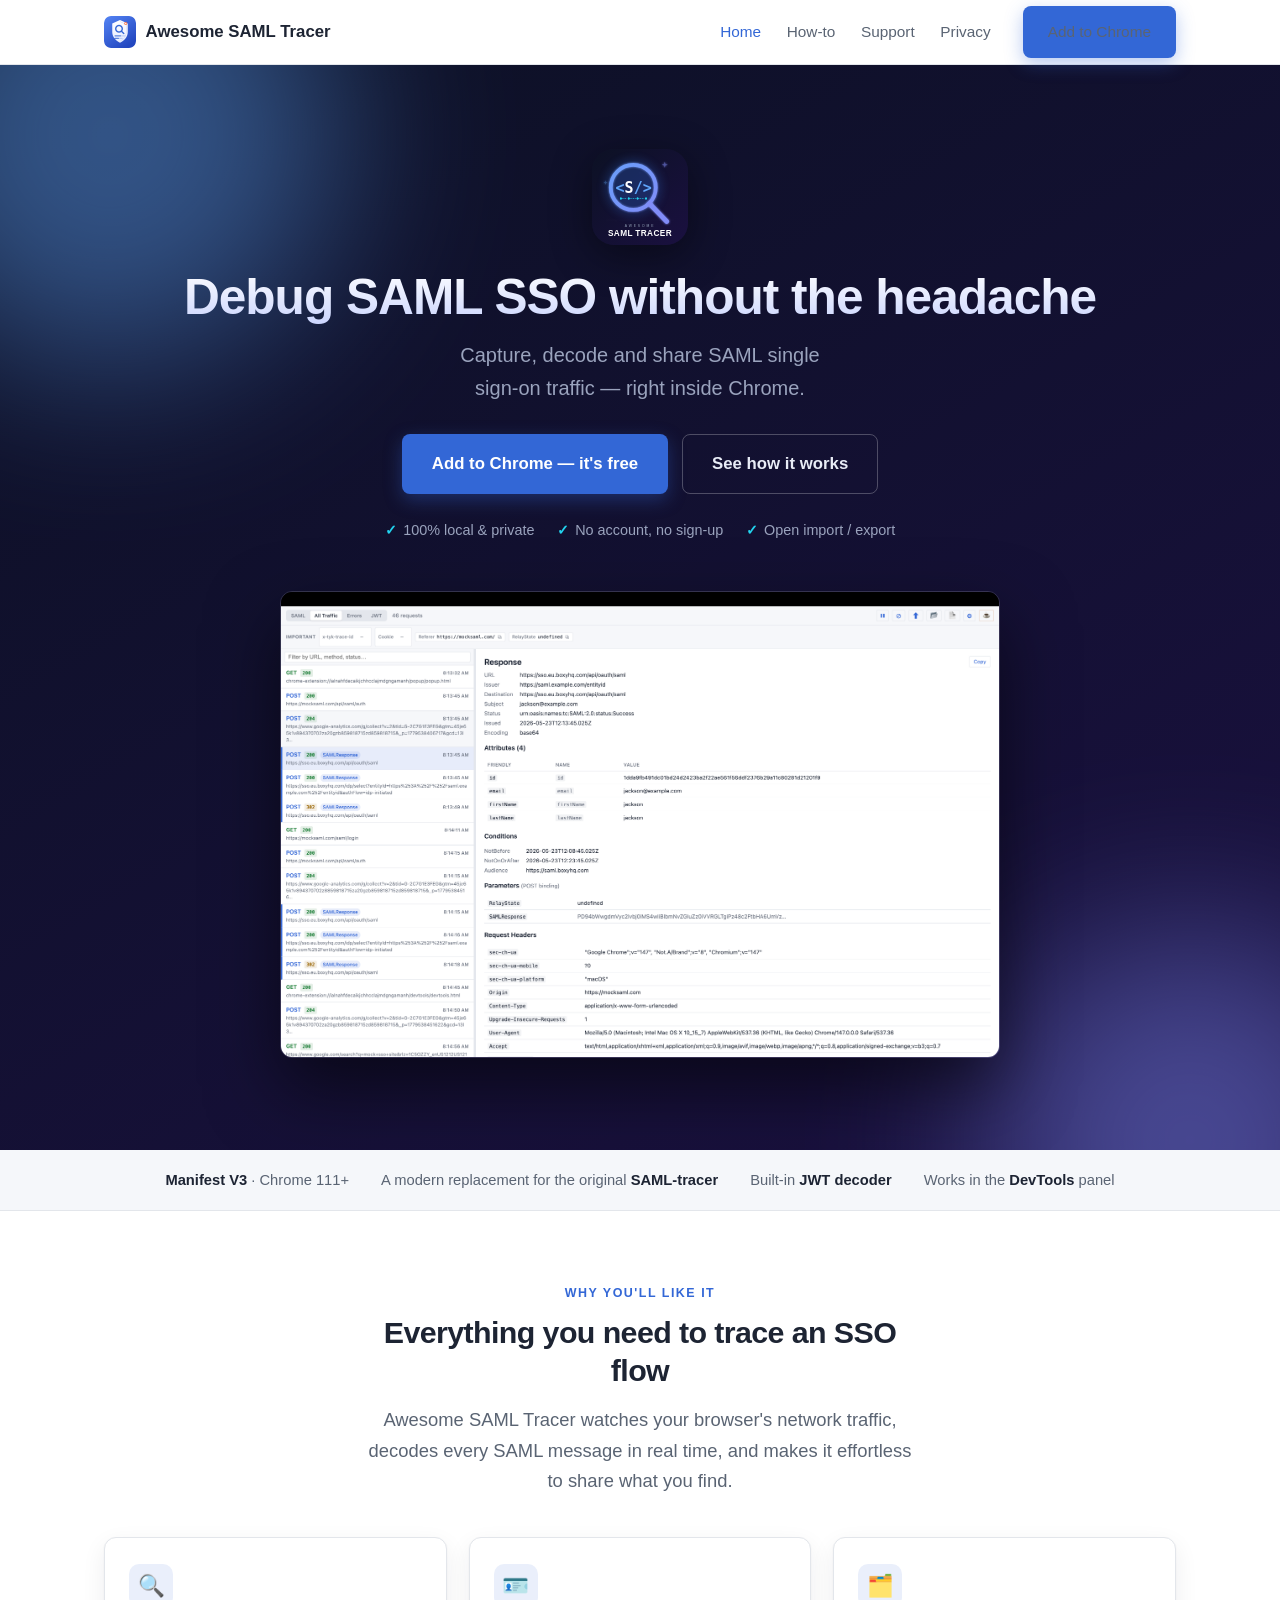
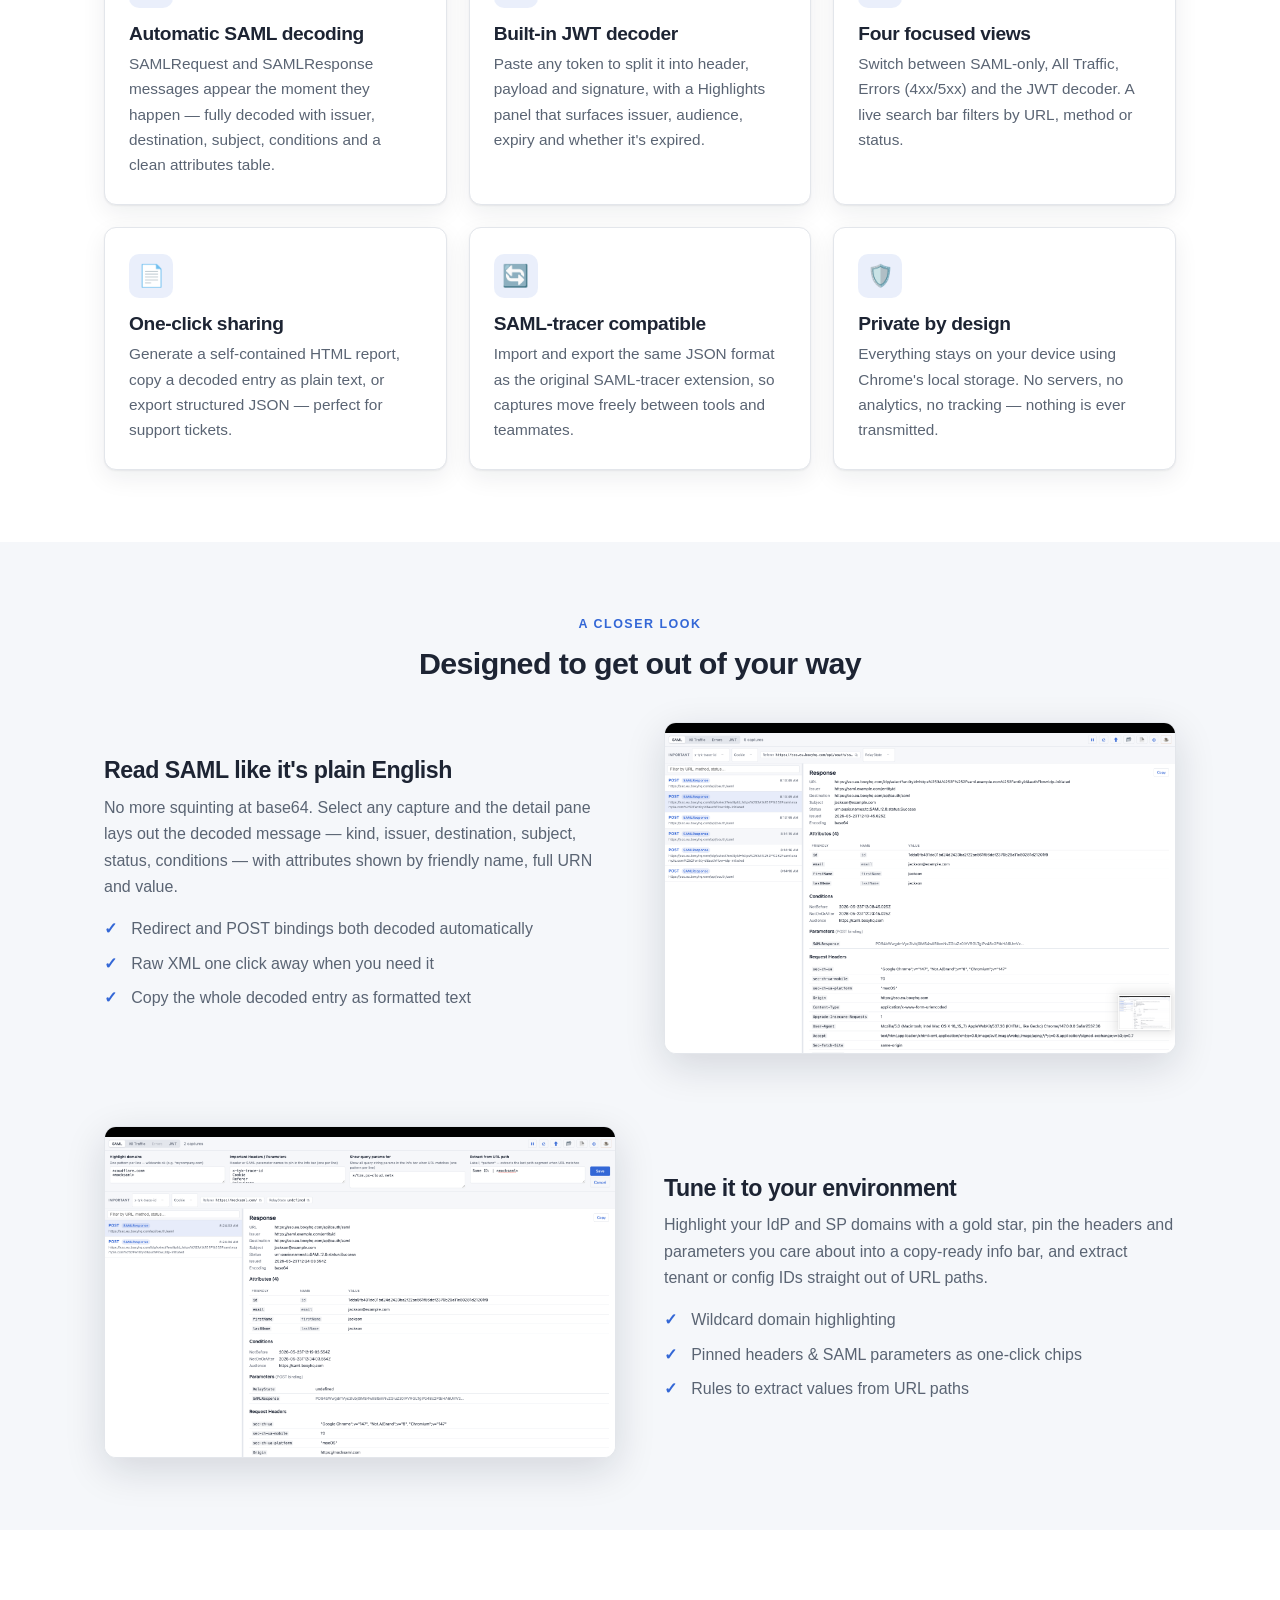
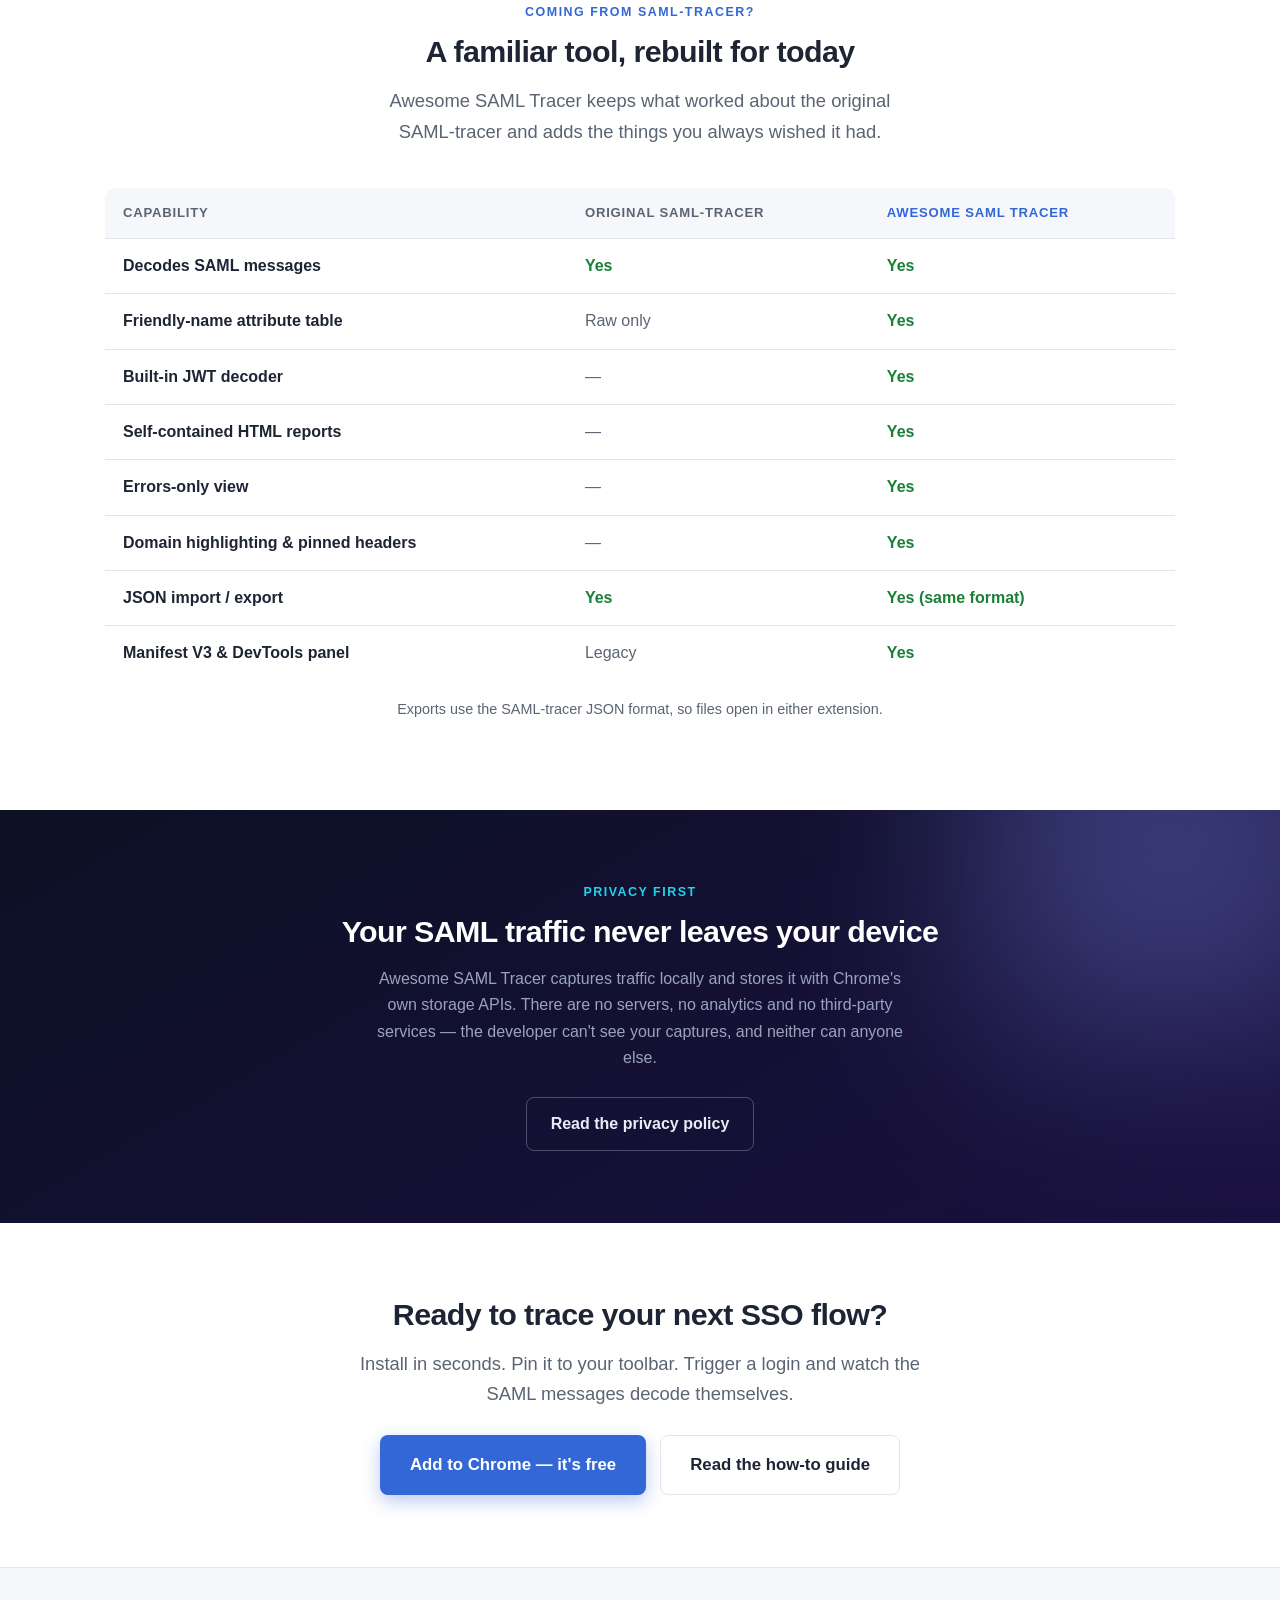
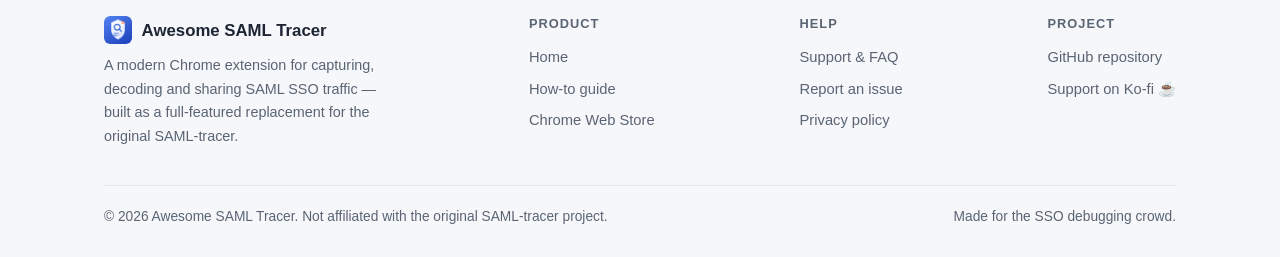
==== awesome-saml-tracer-web/index.html @ a8a4067c "Initial commit — Awesome SAML Tracer website Static marketing and support site with landing page, ho" ====
<!doctype html>
<html lang="en">
<head>
  <meta charset="utf-8">
  <meta name="viewport" content="width=device-width, initial-scale=1">
  <title>Awesome SAML Tracer — Capture, decode &amp; share SAML SSO traffic</title>
  <meta name="description" content="A modern Chrome extension for capturing, decoding and sharing SAML SSO traffic. Clean attribute display, a built-in JWT decoder, one-click HTML reports, and SAML-tracer import/export — all 100% local and private.">
  <link rel="icon" type="image/svg+xml" href="assets/favicon.svg">
  <link rel="stylesheet" href="css/styles.css">
  <meta property="og:title" content="Awesome SAML Tracer">
  <meta property="og:description" content="Capture, decode and share SAML SSO traffic — a modern, privacy-first Chrome extension.">
  <meta property="og:type" content="website">
  <meta property="og:image" content="assets/icon-128.png">
</head>
<body>

  <!-- ===== Header ===== -->
  <header class="site-header">
    <div class="container">
      <nav class="nav">
        <a class="brand" href="index.html">
          <img src="assets/icon-128.png" alt="">
          <span>Awesome SAML Tracer</span>
        </a>
        <button class="nav-toggle" aria-label="Toggle menu" aria-expanded="false">☰</button>
        <div class="nav-links">
          <a href="index.html" class="active">Home</a>
          <a href="how-to.html">How-to</a>
          <a href="support.html">Support</a>
          <a href="privacy.html">Privacy</a>
          <a class="btn btn-primary nav-cta" href="https://chromewebstore.google.com/detail/pilkjgooejhajccieiebbihilnclbpej" target="_blank" rel="noopener">Add to Chrome</a>
        </div>
      </nav>
    </div>
  </header>

  <!-- ===== Hero ===== -->
  <section class="hero">
    <div class="container">
      <img class="hero-logo" src="assets/logo.svg" alt="Awesome SAML Tracer logo">
      <h1>Debug SAML SSO without the headache</h1>
      <p class="hero-tagline">Capture, decode and share SAML single sign-on traffic — right inside Chrome.</p>
      <div class="hero-actions">
        <a class="btn btn-primary btn-lg" href="https://chromewebstore.google.com/detail/pilkjgooejhajccieiebbihilnclbpej" target="_blank" rel="noopener">Add to Chrome — it's free</a>
        <a class="btn btn-secondary btn-lg btn-on-dark" href="how-to.html">See how it works</a>
      </div>
      <div class="hero-meta">
        <span><span class="tick">✓</span> 100% local &amp; private</span>
        <span><span class="tick">✓</span> No account, no sign-up</span>
        <span><span class="tick">✓</span> Open import / export</span>
      </div>
      <div class="hero-shot">
        <img src="assets/ast-help-all-traffic.png" alt="Awesome SAML Tracer capturing live network traffic">
      </div>
    </div>
  </section>

  <!-- ===== Trust strip ===== -->
  <div class="trust">
    <div class="container">
      <span><strong>Manifest V3</strong> &middot; Chrome 111+</span>
      <span>A modern replacement for the original <strong>SAML-tracer</strong></span>
      <span>Built-in <strong>JWT decoder</strong></span>
      <span>Works in the <strong>DevTools</strong> panel</span>
    </div>
  </div>

  <!-- ===== Features ===== -->
  <section class="section">
    <div class="container">
      <div class="section-head center">
        <p class="eyebrow">Why you'll like it</p>
        <h2>Everything you need to trace an SSO flow</h2>
        <p class="lead" style="margin:0 auto;">Awesome SAML Tracer watches your browser's network traffic, decodes every SAML message in real time, and makes it effortless to share what you find.</p>
      </div>
      <div class="grid">
        <div class="card">
          <div class="card-icon">🔍</div>
          <h3>Automatic SAML decoding</h3>
          <p>SAMLRequest and SAMLResponse messages appear the moment they happen — fully decoded with issuer, destination, subject, conditions and a clean attributes table.</p>
        </div>
        <div class="card">
          <div class="card-icon">🪪</div>
          <h3>Built-in JWT decoder</h3>
          <p>Paste any token to split it into header, payload and signature, with a Highlights panel that surfaces issuer, audience, expiry and whether it's expired.</p>
        </div>
        <div class="card">
          <div class="card-icon">🗂️</div>
          <h3>Four focused views</h3>
          <p>Switch between SAML-only, All Traffic, Errors (4xx/5xx) and the JWT decoder. A live search bar filters by URL, method or status.</p>
        </div>
        <div class="card">
          <div class="card-icon">📄</div>
          <h3>One-click sharing</h3>
          <p>Generate a self-contained HTML report, copy a decoded entry as plain text, or export structured JSON — perfect for support tickets.</p>
        </div>
        <div class="card">
          <div class="card-icon">🔄</div>
          <h3>SAML-tracer compatible</h3>
          <p>Import and export the same JSON format as the original SAML-tracer extension, so captures move freely between tools and teammates.</p>
        </div>
        <div class="card">
          <div class="card-icon">🛡️</div>
          <h3>Private by design</h3>
          <p>Everything stays on your device using Chrome's local storage. No servers, no analytics, no tracking — nothing is ever transmitted.</p>
        </div>
      </div>
    </div>
  </section>

  <!-- ===== Showcase ===== -->
  <section class="section section-alt">
    <div class="container">
      <div class="section-head center">
        <p class="eyebrow">A closer look</p>
        <h2>Designed to get out of your way</h2>
      </div>

      <div class="showcase-row">
        <div class="showcase-text">
          <h3>Read SAML like it's plain English</h3>
          <p>No more squinting at base64. Select any capture and the detail pane lays out the decoded message — kind, issuer, destination, subject, status, conditions — with attributes shown by friendly name, full URN and value.</p>
          <ul class="feat-list">
            <li>Redirect and POST bindings both decoded automatically</li>
            <li>Raw XML one click away when you need it</li>
            <li>Copy the whole decoded entry as formatted text</li>
          </ul>
        </div>
        <div class="showcase-figure">
          <img src="assets/ast-help-saml.png" alt="The SAML view with its four-view toggle and info bar">
        </div>
      </div>

      <div class="showcase-row flip">
        <div class="showcase-text">
          <h3>Tune it to your environment</h3>
          <p>Highlight your IdP and SP domains with a gold star, pin the headers and parameters you care about into a copy-ready info bar, and extract tenant or config IDs straight out of URL paths.</p>
          <ul class="feat-list">
            <li>Wildcard domain highlighting</li>
            <li>Pinned headers &amp; SAML parameters as one-click chips</li>
            <li>Rules to extract values from URL paths</li>
          </ul>
        </div>
        <div class="showcase-figure">
          <img src="assets/ast-help-settings.png" alt="The settings panel with highlight domains and info-bar rules">
        </div>
      </div>
    </div>
  </section>

  <!-- ===== Comparison ===== -->
  <section class="section">
    <div class="container">
      <div class="section-head center">
        <p class="eyebrow">Coming from SAML-tracer?</p>
        <h2>A familiar tool, rebuilt for today</h2>
        <p class="lead" style="margin:0 auto;">Awesome SAML Tracer keeps what worked about the original SAML-tracer and adds the things you always wished it had.</p>
      </div>
      <table class="compare">
        <thead>
          <tr>
            <th>Capability</th>
            <th>Original SAML-tracer</th>
            <th class="col-ours">Awesome SAML Tracer</th>
          </tr>
        </thead>
        <tbody>
          <tr><td>Decodes SAML messages</td><td class="yes">Yes</td><td class="yes">Yes</td></tr>
          <tr><td>Friendly-name attribute table</td><td class="no">Raw only</td><td class="yes">Yes</td></tr>
          <tr><td>Built-in JWT decoder</td><td class="no">—</td><td class="yes">Yes</td></tr>
          <tr><td>Self-contained HTML reports</td><td class="no">—</td><td class="yes">Yes</td></tr>
          <tr><td>Errors-only view</td><td class="no">—</td><td class="yes">Yes</td></tr>
          <tr><td>Domain highlighting &amp; pinned headers</td><td class="no">—</td><td class="yes">Yes</td></tr>
          <tr><td>JSON import / export</td><td class="yes">Yes</td><td class="yes">Yes (same format)</td></tr>
          <tr><td>Manifest V3 &amp; DevTools panel</td><td class="no">Legacy</td><td class="yes">Yes</td></tr>
        </tbody>
      </table>
      <p class="muted center" style="margin-top:1rem;font-size:.9rem;">Exports use the SAML-tracer JSON format, so files open in either extension.</p>
    </div>
  </section>

  <!-- ===== Privacy band ===== -->
  <section class="section band">
    <div class="container">
      <p class="eyebrow">Privacy first</p>
      <h2>Your SAML traffic never leaves your device</h2>
      <p>Awesome SAML Tracer captures traffic locally and stores it with Chrome's own storage APIs. There are no servers, no analytics and no third-party services — the developer can't see your captures, and neither can anyone else.</p>
      <div class="hero-actions" style="margin-top:1.6rem;">
        <a class="btn btn-secondary btn-on-dark" href="privacy.html">Read the privacy policy</a>
      </div>
    </div>
  </section>

  <!-- ===== Final CTA ===== -->
  <section class="section cta-final">
    <div class="container">
      <h2>Ready to trace your next SSO flow?</h2>
      <p class="lead" style="margin:0 auto;">Install in seconds. Pin it to your toolbar. Trigger a login and watch the SAML messages decode themselves.</p>
      <div class="hero-actions">
        <a class="btn btn-primary btn-lg" href="https://chromewebstore.google.com/detail/pilkjgooejhajccieiebbihilnclbpej" target="_blank" rel="noopener">Add to Chrome — it's free</a>
        <a class="btn btn-secondary btn-lg" href="how-to.html">Read the how-to guide</a>
      </div>
    </div>
  </section>

  <!-- ===== Footer ===== -->
  <footer class="site-footer">
    <div class="container">
      <div class="footer-grid">
        <div class="footer-brand">
          <a class="brand" href="index.html">
            <img src="assets/icon-128.png" alt="" style="width:28px;height:28px;border-radius:6px;">
            <span>Awesome SAML Tracer</span>
          </a>
          <p>A modern Chrome extension for capturing, decoding and sharing SAML SSO traffic — built as a full-featured replacement for the original SAML-tracer.</p>
        </div>
        <div class="footer-col">
          <h4>Product</h4>
          <a href="index.html">Home</a>
          <a href="how-to.html">How-to guide</a>
          <a href="https://chromewebstore.google.com/detail/pilkjgooejhajccieiebbihilnclbpej" target="_blank" rel="noopener">Chrome Web Store</a>
        </div>
        <div class="footer-col">
          <h4>Help</h4>
          <a href="support.html">Support &amp; FAQ</a>
          <a href="https://github.com/jsegers1974/awesome-saml-tracer/issues" target="_blank" rel="noopener">Report an issue</a>
          <a href="privacy.html">Privacy policy</a>
        </div>
        <div class="footer-col">
          <h4>Project</h4>
          <a href="https://github.com/jsegers1974/awesome-saml-tracer" target="_blank" rel="noopener">GitHub repository</a>
          <a href="https://ko-fi.com/samldev" target="_blank" rel="noopener">Support on Ko-fi ☕</a>
        </div>
      </div>
      <div class="footer-bottom">
        <span>&copy; <span data-year>2026</span> Awesome SAML Tracer. Not affiliated with the original SAML-tracer project.</span>
        <span>Made for the SSO debugging crowd.</span>
      </div>
    </div>
  </footer>

  <script src="js/main.js"></script>
</body>
</html>
---- awesome-saml-tracer-web/css/styles.css ----
/* ==========================================================================
   Awesome SAML Tracer — website styles
   Plain CSS, no build step. Branding follows the extension:
   blue #3367d6 accent, dark indigo hero, system fonts, light/dark aware.
   ========================================================================== */

/* ---------- Design tokens ---------- */
:root {
  --accent: #3367d6;
  --accent-hover: #2a55b3;
  --accent-soft: rgba(51, 103, 214, 0.1);

  --bg: #ffffff;
  --bg-alt: #f5f7fa;
  --bg-card: #ffffff;
  --fg: #1d2433;
  --fg-muted: #5a6473;
  --border: #e3e6eb;
  --code-bg: #f1f3f5;
  --shadow: 0 1px 2px rgba(15, 23, 42, .06), 0 8px 24px rgba(15, 23, 42, .07);
  --shadow-lg: 0 12px 40px rgba(15, 23, 42, .14);

  /* Hero / dark surfaces — fixed, derived from the extension logo */
  --hero-1: #0c1124;
  --hero-2: #1a1040;
  --hero-fg: #e8ecf6;
  --hero-muted: #9aa3bd;
  --glow-blue: #60a5fa;
  --glow-indigo: #818cf8;
  --glow-cyan: #22d3ee;

  --radius: 12px;
  --radius-sm: 8px;
  --maxw: 1120px;
  --font: -apple-system, BlinkMacSystemFont, 'Segoe UI', Roboto, Helvetica, Arial, sans-serif;
  --mono: ui-monospace, 'SF Mono', Menlo, Consolas, monospace;
}

@media (prefers-color-scheme: dark) {
  :root {
    --accent: #82a9ff;
    --accent-hover: #9bbcff;
    --accent-soft: rgba(130, 169, 255, 0.14);
    --bg: #15171c;
    --bg-alt: #1d1f25;
    --bg-card: #1f222a;
    --fg: #e6e9ef;
    --fg-muted: #98a1b2;
    --border: #2e323b;
    --code-bg: #262a32;
    --shadow: 0 1px 2px rgba(0, 0, 0, .4), 0 8px 24px rgba(0, 0, 0, .35);
    --shadow-lg: 0 12px 40px rgba(0, 0, 0, .5);
  }
}

/* ---------- Reset / base ---------- */
* { box-sizing: border-box; }
html { scroll-behavior: smooth; scroll-padding-top: 84px; }
body {
  margin: 0;
  font-family: var(--font);
  background: var(--bg);
  color: var(--fg);
  font-size: 16px;
  line-height: 1.65;
  -webkit-font-smoothing: antialiased;
}
img { max-width: 100%; display: block; }
a { color: var(--accent); text-decoration: none; }
a:hover { text-decoration: underline; }
h1, h2, h3, h4 { line-height: 1.25; font-weight: 700; letter-spacing: -0.02em; }
h1 { font-size: 2.6rem; margin: 0 0 .5rem; }
h2 { font-size: 1.9rem; margin: 0 0 1rem; }
h3 { font-size: 1.2rem; margin: 0 0 .4rem; }
p { margin: 0 0 1rem; }
code {
  font-family: var(--mono);
  font-size: .9em;
  background: var(--code-bg);
  padding: .12em .4em;
  border-radius: 4px;
}
hr { border: 0; border-top: 1px solid var(--border); margin: 2.5rem 0; }

.container { max-width: var(--maxw); margin: 0 auto; padding: 0 24px; }
.section { padding: 72px 0; }
.section-alt { background: var(--bg-alt); }
.center { text-align: center; }
.muted { color: var(--fg-muted); }
.eyebrow {
  text-transform: uppercase;
  letter-spacing: .12em;
  font-size: .78rem;
  font-weight: 700;
  color: var(--accent);
  margin: 0 0 .6rem;
}
.lead { font-size: 1.15rem; color: var(--fg-muted); max-width: 60ch; }
.section-head { max-width: 62ch; margin: 0 0 2.5rem; }
.section-head.center { margin-left: auto; margin-right: auto; }

/* ---------- Buttons ---------- */
.btn {
  display: inline-flex;
  align-items: center;
  gap: .5rem;
  font-size: 1rem;
  font-weight: 600;
  padding: .8rem 1.5rem;
  border-radius: var(--radius-sm);
  border: 1px solid transparent;
  cursor: pointer;
  transition: transform .08s ease, background .15s ease, box-shadow .15s ease;
  white-space: nowrap;
}
.btn:hover { text-decoration: none; }
.btn:active { transform: translateY(1px); }
.btn-primary {
  background: var(--accent);
  color: #fff;
  box-shadow: 0 6px 18px rgba(51, 103, 214, .35);
}
.btn-primary:hover { background: var(--accent-hover); }
.btn-secondary {
  background: transparent;
  color: var(--fg);
  border-color: var(--border);
}
.btn-secondary:hover { border-color: var(--accent); color: var(--accent); }
.btn-lg { font-size: 1.05rem; padding: .95rem 1.8rem; }
.btn-on-dark.btn-secondary {
  color: var(--hero-fg);
  border-color: rgba(255, 255, 255, .25);
}
.btn-on-dark.btn-secondary:hover {
  border-color: var(--glow-blue);
  color: #fff;
  background: rgba(255, 255, 255, .06);
}

/* ---------- Header / nav ---------- */
.site-header {
  position: sticky;
  top: 0;
  z-index: 50;
  background: color-mix(in srgb, var(--bg) 86%, transparent);
  backdrop-filter: saturate(160%) blur(10px);
  border-bottom: 1px solid var(--border);
}
.nav {
  display: flex;
  align-items: center;
  gap: 1.5rem;
  height: 64px;
}
.brand {
  display: flex;
  align-items: center;
  gap: .6rem;
  font-weight: 700;
  font-size: 1.05rem;
  color: var(--fg);
}
.brand:hover { text-decoration: none; }
.brand img { width: 32px; height: 32px; border-radius: 7px; }
.nav-links {
  display: flex;
  align-items: center;
  gap: 1.6rem;
  margin-left: auto;
}
.nav-links a {
  color: var(--fg-muted);
  font-weight: 500;
  font-size: .96rem;
}
.nav-links a:hover { color: var(--fg); text-decoration: none; }
.nav-links a.active { color: var(--accent); }
.nav-cta { margin-left: .4rem; }
.nav-toggle {
  display: none;
  margin-left: auto;
  background: transparent;
  border: 1px solid var(--border);
  border-radius: 6px;
  width: 40px;
  height: 38px;
  cursor: pointer;
  font-size: 1.2rem;
  color: var(--fg);
}

/* ---------- Hero ---------- */
.hero {
  position: relative;
  overflow: hidden;
  background: linear-gradient(150deg, var(--hero-1), var(--hero-2));
  color: var(--hero-fg);
  text-align: center;
  padding: 84px 0 92px;
}
.hero::before,
.hero::after {
  content: "";
  position: absolute;
  border-radius: 50%;
  filter: blur(90px);
  opacity: .45;
  pointer-events: none;
}
.hero::before {
  width: 460px; height: 460px;
  background: var(--glow-blue);
  top: -160px; left: -120px;
}
.hero::after {
  width: 420px; height: 420px;
  background: var(--glow-indigo);
  bottom: -200px; right: -120px;
}
.hero .container { position: relative; z-index: 1; }
.hero-logo {
  width: 96px; height: 96px;
  margin: 0 auto 1.4rem;
  border-radius: 22px;
  box-shadow: 0 10px 40px rgba(0, 0, 0, .45);
}
.hero h1 {
  font-size: 3.1rem;
  background: linear-gradient(180deg, #ffffff, #c7d2fe);
  -webkit-background-clip: text;
  background-clip: text;
  color: transparent;
}
.hero-tagline {
  font-size: 1.25rem;
  color: var(--hero-muted);
  max-width: 36ch;
  margin: .6rem auto 1.8rem;
}
.hero-actions {
  display: flex;
  gap: .9rem;
  justify-content: center;
  flex-wrap: wrap;
}
.hero-meta {
  margin-top: 1.6rem;
  display: flex;
  gap: 1.4rem;
  justify-content: center;
  flex-wrap: wrap;
  font-size: .9rem;
  color: var(--hero-muted);
}
.hero-meta span { display: inline-flex; align-items: center; gap: .4rem; }
.hero-meta .tick { color: var(--glow-cyan); font-weight: 700; }

/* hero screenshot */
.hero-shot {
  margin: 3rem auto 0;
  max-width: 720px;
  position: relative;
  z-index: 1;
}
.hero-shot img {
  width: 100%;
  border-radius: var(--radius);
  border: 1px solid rgba(255, 255, 255, .14);
  box-shadow: 0 30px 70px rgba(0, 0, 0, .55);
}

/* ---------- Trust strip ---------- */
.trust {
  background: var(--bg-alt);
  border-bottom: 1px solid var(--border);
  padding: 18px 0;
}
.trust .container {
  display: flex;
  gap: 2rem;
  justify-content: center;
  flex-wrap: wrap;
  font-size: .92rem;
  color: var(--fg-muted);
}
.trust strong { color: var(--fg); font-weight: 600; }

/* ---------- Feature grid ---------- */
.grid {
  display: grid;
  grid-template-columns: repeat(3, 1fr);
  gap: 22px;
}
.card {
  background: var(--bg-card);
  border: 1px solid var(--border);
  border-radius: var(--radius);
  padding: 26px 24px;
  box-shadow: var(--shadow);
}
.card-icon {
  width: 44px; height: 44px;
  border-radius: 10px;
  display: grid;
  place-items: center;
  font-size: 1.35rem;
  background: var(--accent-soft);
  margin-bottom: 14px;
}
.card h3 { margin-bottom: .35rem; }
.card p { margin: 0; color: var(--fg-muted); font-size: .96rem; }

/* ---------- Showcase ---------- */
.showcase-row {
  display: grid;
  grid-template-columns: 1fr 1fr;
  gap: 48px;
  align-items: center;
}
.showcase-row + .showcase-row { margin-top: 72px; }
.showcase-row.flip .showcase-text { order: 2; }
.showcase-figure {
  border-radius: var(--radius);
  border: 1px solid var(--border);
  overflow: hidden;
  box-shadow: var(--shadow-lg);
  background: var(--bg-card);
}
.showcase-figure img { width: 100%; }
.showcase-text h3 { font-size: 1.45rem; margin-bottom: .6rem; }
.showcase-text p { color: var(--fg-muted); }
.feat-list { list-style: none; padding: 0; margin: 1rem 0 0; }
.feat-list li {
  position: relative;
  padding-left: 1.7rem;
  margin-bottom: .5rem;
  color: var(--fg-muted);
}
.feat-list li::before {
  content: "✓";
  position: absolute;
  left: 0;
  color: var(--accent);
  font-weight: 700;
}

/* ---------- Comparison table ---------- */
.compare {
  width: 100%;
  border-collapse: collapse;
  background: var(--bg-card);
  border: 1px solid var(--border);
  border-radius: var(--radius);
  overflow: hidden;
}
.compare th, .compare td {
  padding: 14px 18px;
  text-align: left;
  border-bottom: 1px solid var(--border);
}
.compare thead th {
  font-size: .82rem;
  text-transform: uppercase;
  letter-spacing: .06em;
  color: var(--fg-muted);
  background: var(--bg-alt);
}
.compare tbody tr:last-child td { border-bottom: 0; }
.compare td:first-child { font-weight: 600; }
.compare .col-ours { color: var(--accent); font-weight: 600; }
.compare .yes { color: #1a7f37; font-weight: 700; }
.compare .no { color: var(--fg-muted); }
@media (prefers-color-scheme: dark) {
  .compare .yes { color: #56d364; }
}

/* ---------- Privacy band ---------- */
.band {
  background: linear-gradient(150deg, var(--hero-1), var(--hero-2));
  color: var(--hero-fg);
  text-align: center;
  position: relative;
  overflow: hidden;
}
.band::before {
  content: "";
  position: absolute;
  width: 380px; height: 380px;
  background: var(--glow-indigo);
  filter: blur(100px);
  opacity: .35;
  top: -160px; right: -80px;
  pointer-events: none;
}
.band .container { position: relative; z-index: 1; }
.band h2 { color: #fff; }
.band p { color: var(--hero-muted); max-width: 60ch; margin-left: auto; margin-right: auto; }
.band .eyebrow { color: var(--glow-cyan); }

/* ---------- CTA ---------- */
.cta-final { text-align: center; }
.cta-final .hero-actions { margin-top: 1.6rem; }

/* ---------- Footer ---------- */
.site-footer {
  background: var(--bg-alt);
  border-top: 1px solid var(--border);
  padding: 48px 0 28px;
  font-size: .92rem;
}
.footer-grid {
  display: flex;
  flex-wrap: wrap;
  gap: 40px;
  justify-content: space-between;
}
.footer-brand { max-width: 280px; }
.footer-brand .brand { margin-bottom: .6rem; }
.footer-brand p { color: var(--fg-muted); font-size: .9rem; margin: 0; }
.footer-col h4 {
  font-size: .8rem;
  text-transform: uppercase;
  letter-spacing: .08em;
  color: var(--fg-muted);
  margin: 0 0 .8rem;
}
.footer-col a {
  display: block;
  color: var(--fg-muted);
  margin-bottom: .45rem;
  font-weight: 500;
}
.footer-col a:hover { color: var(--accent); text-decoration: none; }
.footer-bottom {
  margin-top: 36px;
  padding-top: 20px;
  border-top: 1px solid var(--border);
  display: flex;
  justify-content: space-between;
  flex-wrap: wrap;
  gap: 12px;
  color: var(--fg-muted);
  font-size: .86rem;
}

/* ---------- Sub-page header ---------- */
.page-hero {
  background: linear-gradient(150deg, var(--hero-1), var(--hero-2));
  color: var(--hero-fg);
  padding: 56px 0;
  text-align: center;
  position: relative;
  overflow: hidden;
}
.page-hero::after {
  content: "";
  position: absolute;
  width: 360px; height: 360px;
  background: var(--glow-blue);
  filter: blur(100px);
  opacity: .35;
  top: -180px; left: 50%;
  transform: translateX(-50%);
  pointer-events: none;
}
.page-hero .container { position: relative; z-index: 1; }
.page-hero h1 { color: #fff; font-size: 2.4rem; }
.page-hero p { color: var(--hero-muted); margin: 0; }

/* ---------- Docs layout (how-to) ---------- */
.docs {
  display: grid;
  grid-template-columns: 240px 1fr;
  gap: 48px;
  padding: 56px 0;
}
.docs-toc {
  position: sticky;
  top: 88px;
  align-self: start;
  font-size: .92rem;
}
.docs-toc h4 {
  font-size: .78rem;
  text-transform: uppercase;
  letter-spacing: .08em;
  color: var(--fg-muted);
  margin: 0 0 .7rem;
}
.docs-toc a {
  display: block;
  color: var(--fg-muted);
  padding: .28rem 0;
  font-weight: 500;
  border-left: 2px solid transparent;
  padding-left: .7rem;
}
.docs-toc a:hover { color: var(--accent); text-decoration: none; }

.docs-body { min-width: 0; }
.docs-body h2 {
  font-size: 1.6rem;
  margin-top: 2.6rem;
  padding-top: .6rem;
  scroll-margin-top: 84px;
}
.docs-body h2:first-child { margin-top: 0; }
.docs-body h3 { margin-top: 1.6rem; font-size: 1.15rem; }
.docs-body ul, .docs-body ol { padding-left: 1.3rem; }
.docs-body li { margin-bottom: .4rem; }
.docs-body img {
  border-radius: var(--radius-sm);
  border: 1px solid var(--border);
  box-shadow: var(--shadow);
  margin: 1.2rem 0;
}

/* numbered step list */
.steps { list-style: none; counter-reset: step; padding: 0; margin: 1.2rem 0; }
.steps li {
  position: relative;
  padding-left: 3rem;
  margin-bottom: 1rem;
  min-height: 2rem;
}
.steps li::before {
  counter-increment: step;
  content: counter(step);
  position: absolute;
  left: 0; top: -2px;
  width: 2rem; height: 2rem;
  background: var(--accent);
  color: #fff;
  border-radius: 50%;
  display: grid;
  place-items: center;
  font-weight: 700;
  font-size: .92rem;
}

/* generic data table inside docs/privacy */
.data-table {
  width: 100%;
  border-collapse: collapse;
  margin: 1.4rem 0;
  font-size: .95rem;
}
.data-table th, .data-table td {
  text-align: left;
  padding: 10px 14px;
  border: 1px solid var(--border);
  vertical-align: top;
}
.data-table thead th {
  background: var(--bg-alt);
  font-size: .82rem;
  text-transform: uppercase;
  letter-spacing: .05em;
  color: var(--fg-muted);
}

/* code blocks */
.docs-body pre, .prose pre {
  background: var(--code-bg);
  border: 1px solid var(--border);
  border-radius: var(--radius-sm);
  padding: 14px 16px;
  margin: 1.1rem 0;
  overflow-x: auto;
  font-size: .9rem;
  line-height: 1.55;
}
.docs-body pre code, .prose pre code {
  background: none;
  padding: 0;
  border-radius: 0;
  font-size: inherit;
}

/* callout box */
.callout {
  background: var(--accent-soft);
  border-left: 3px solid var(--accent);
  border-radius: var(--radius-sm);
  padding: 14px 18px;
  margin: 1.4rem 0;
}
.callout p { margin: 0; }
.callout strong { color: var(--fg); }

/* ---------- FAQ (support) ---------- */
.faq { max-width: 760px; margin: 0 auto; }
.faq details {
  background: var(--bg-card);
  border: 1px solid var(--border);
  border-radius: var(--radius-sm);
  margin-bottom: 12px;
  box-shadow: var(--shadow);
}
.faq summary {
  cursor: pointer;
  padding: 16px 20px;
  font-weight: 600;
  list-style: none;
  display: flex;
  justify-content: space-between;
  align-items: center;
  gap: 1rem;
}
.faq summary::-webkit-details-marker { display: none; }
.faq summary::after {
  content: "+";
  font-size: 1.4rem;
  color: var(--accent);
  font-weight: 400;
  transition: transform .2s ease;
}
.faq details[open] summary::after { transform: rotate(45deg); }
.faq .faq-answer { padding: 0 20px 18px; color: var(--fg-muted); }
.faq .faq-answer p:last-child { margin-bottom: 0; }

/* ---------- Support cards ---------- */
.support-grid {
  display: grid;
  grid-template-columns: repeat(3, 1fr);
  gap: 22px;
  margin-bottom: 16px;
}
.support-card {
  background: var(--bg-card);
  border: 1px solid var(--border);
  border-radius: var(--radius);
  padding: 28px 24px;
  text-align: center;
  box-shadow: var(--shadow);
}
.support-card .card-icon { margin: 0 auto 14px; }
.support-card h3 { margin-bottom: .4rem; }
.support-card p { color: var(--fg-muted); font-size: .95rem; }

/* ---------- Generic prose page (privacy) ---------- */
.prose { max-width: 760px; margin: 0 auto; padding: 56px 0; }
.prose h2 { font-size: 1.5rem; margin-top: 2.4rem; }
.prose h2:first-of-type { margin-top: 0; }
.prose ul { padding-left: 1.3rem; }
.prose li { margin-bottom: .4rem; }
.prose .updated { color: var(--fg-muted); font-size: .9rem; font-style: italic; }

/* ---------- Responsive ---------- */
@media (max-width: 900px) {
  .grid, .support-grid { grid-template-columns: 1fr 1fr; }
  .showcase-row { grid-template-columns: 1fr; gap: 28px; }
  .showcase-row.flip .showcase-text { order: 0; }
  .docs { grid-template-columns: 1fr; gap: 0; }
  .docs-toc {
    position: static;
    margin-bottom: 32px;
    border: 1px solid var(--border);
    border-radius: var(--radius-sm);
    padding: 16px 18px;
    background: var(--bg-alt);
  }
}
@media (max-width: 680px) {
  h1 { font-size: 2rem; }
  h2 { font-size: 1.5rem; }
  .hero h1 { font-size: 2.2rem; }
  .hero { padding: 60px 0 64px; }
  .section { padding: 52px 0; }
  .grid, .support-grid { grid-template-columns: 1fr; }
  .nav-links {
    display: none;
    position: absolute;
    top: 64px;
    left: 0;
    right: 0;
    flex-direction: column;
    align-items: stretch;
    gap: 0;
    background: var(--bg);
    border-bottom: 1px solid var(--border);
    padding: 8px 24px 16px;
  }
  .nav-links.open { display: flex; }
  .nav-links a { padding: 12px 0; border-bottom: 1px solid var(--border); }
  .nav-links a:last-of-type { border-bottom: 0; }
  .nav-cta { margin: 12px 0 0; }
  .nav-toggle { display: block; }
  .footer-bottom { flex-direction: column; }
  .compare { font-size: .9rem; }
  .compare th, .compare td { padding: 10px 12px; }
}
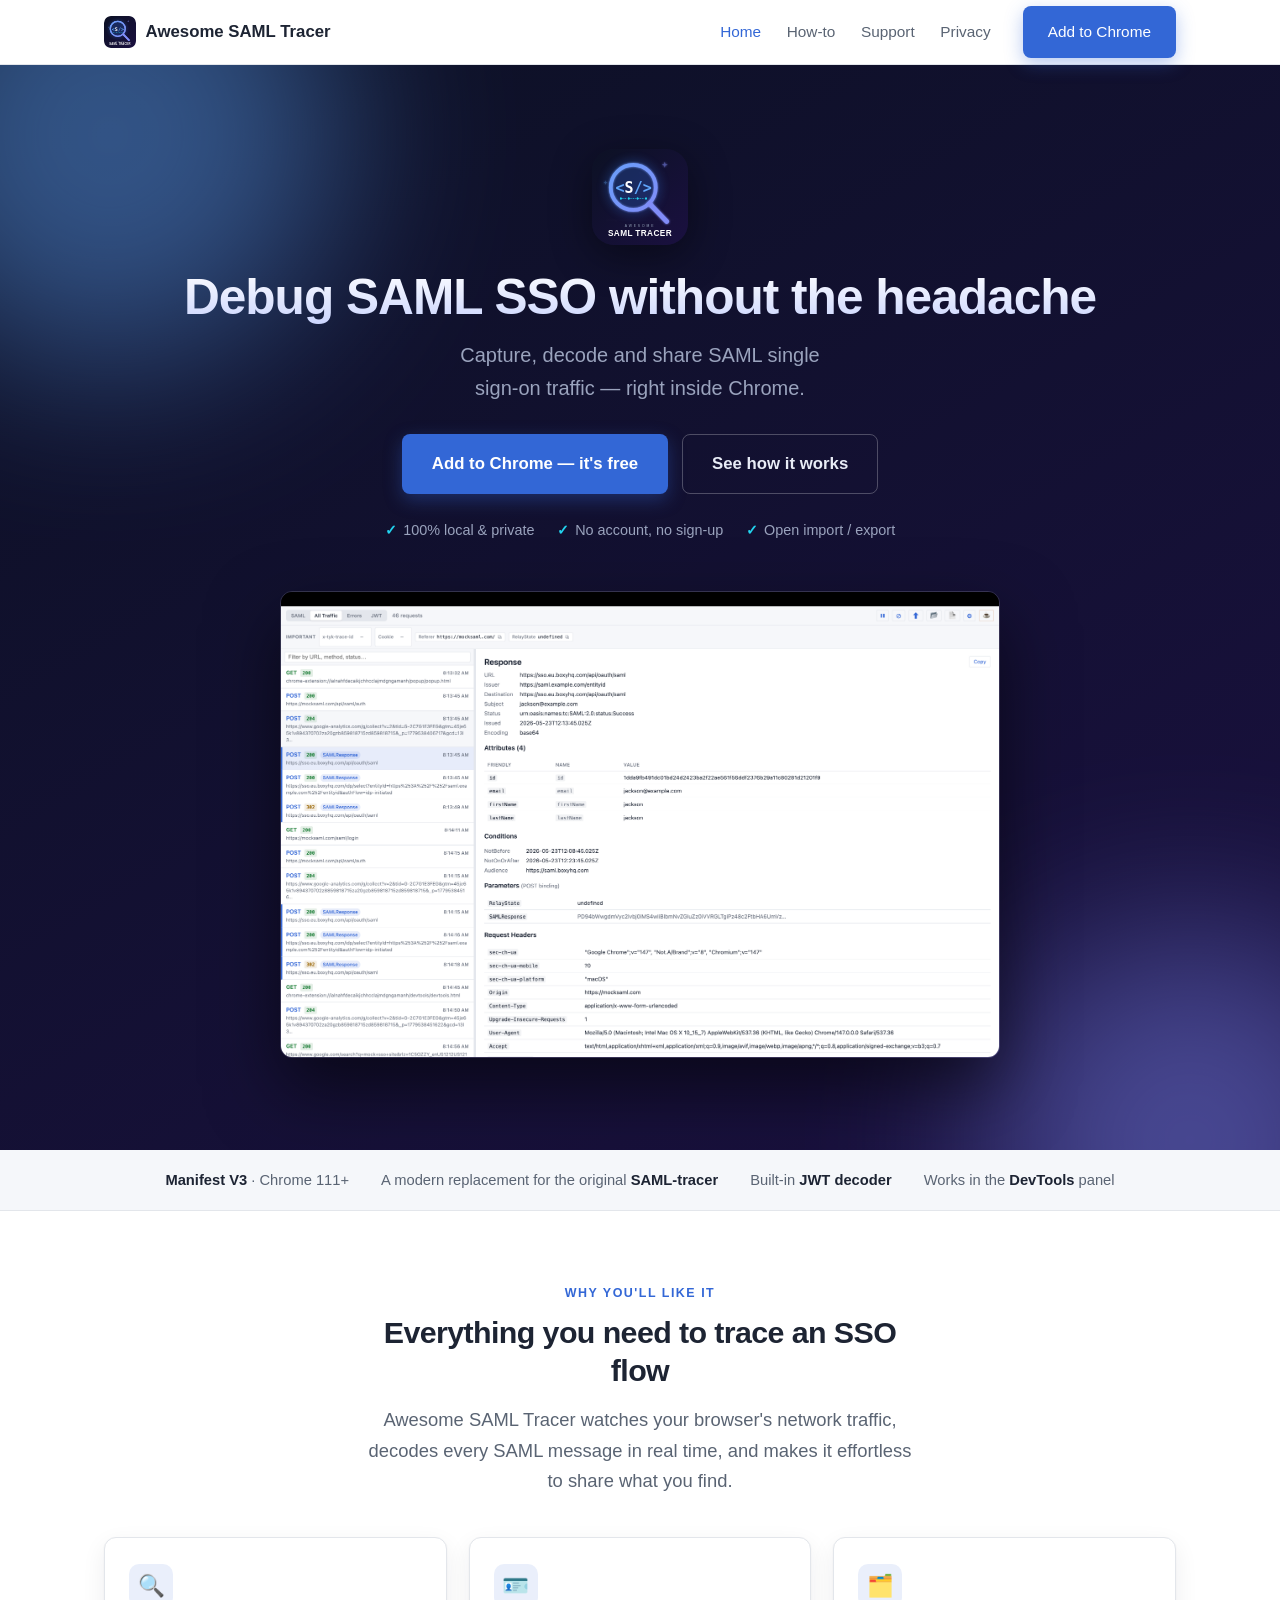
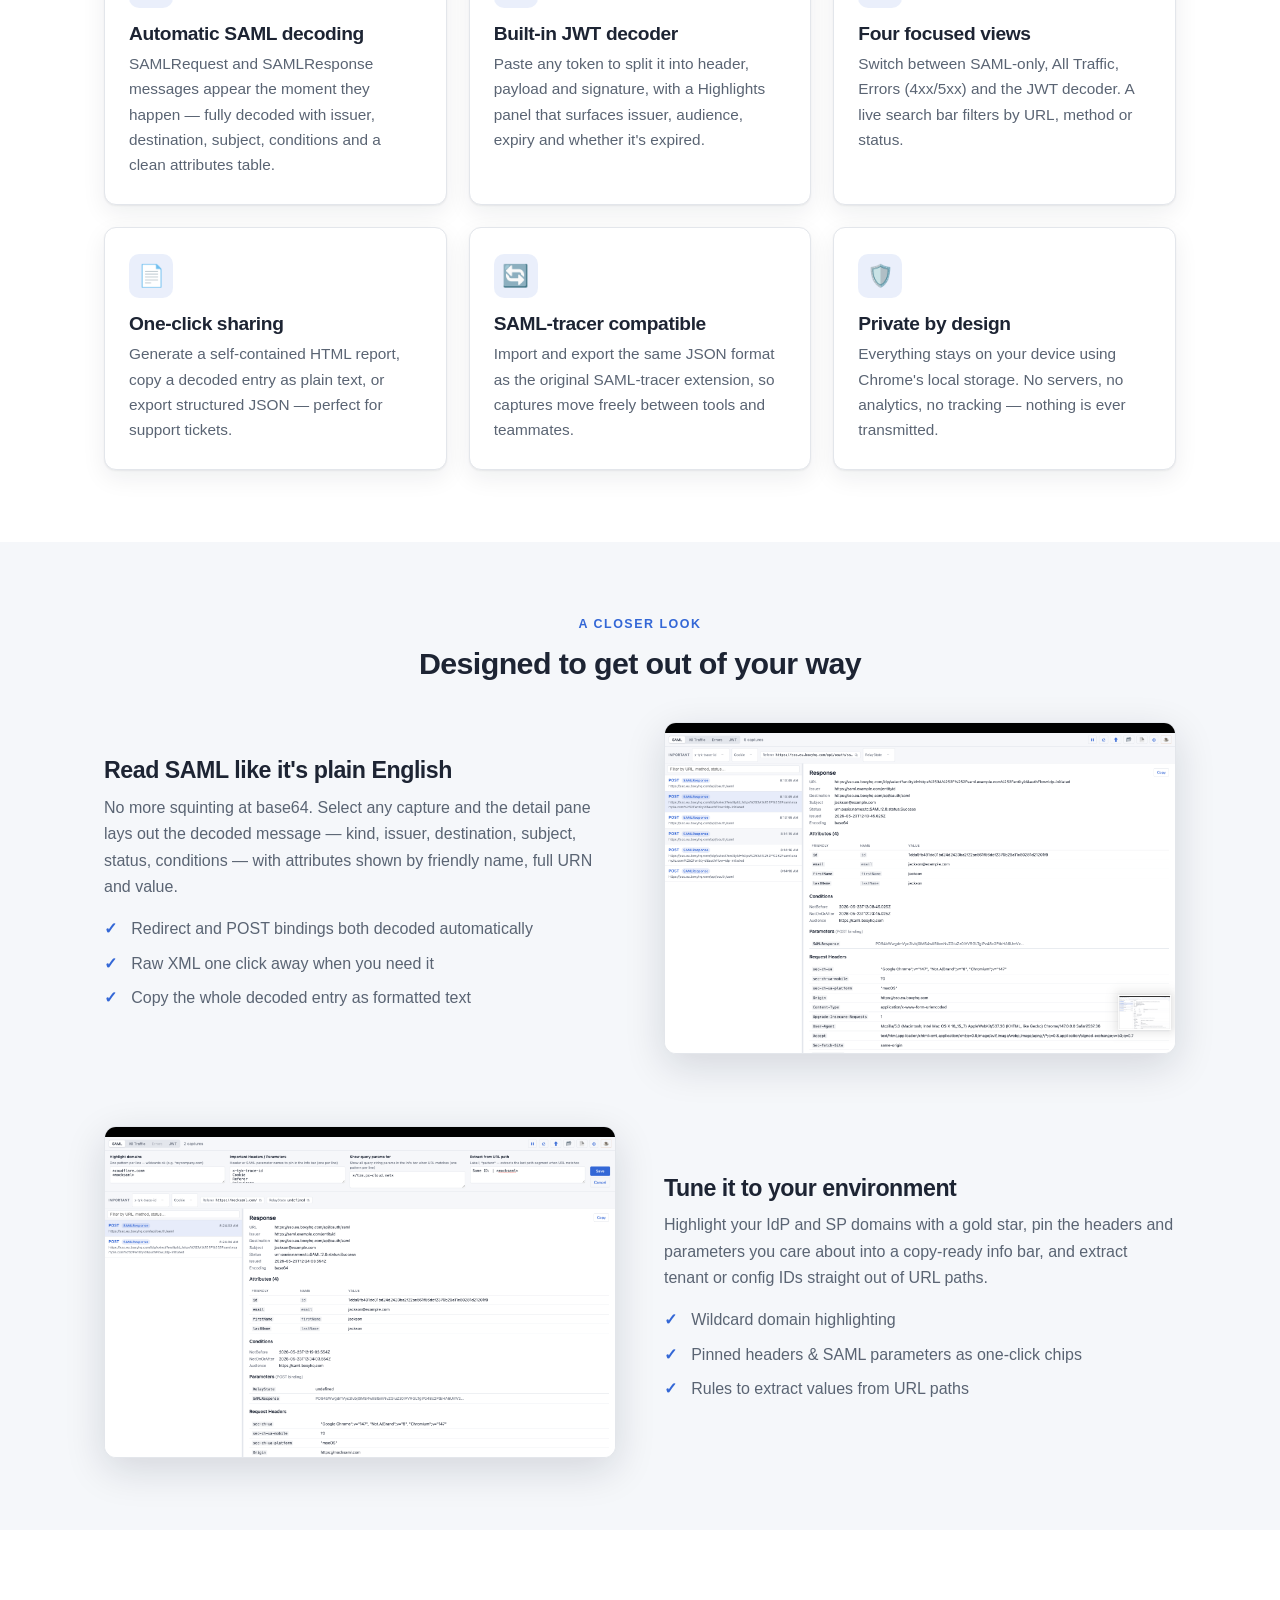
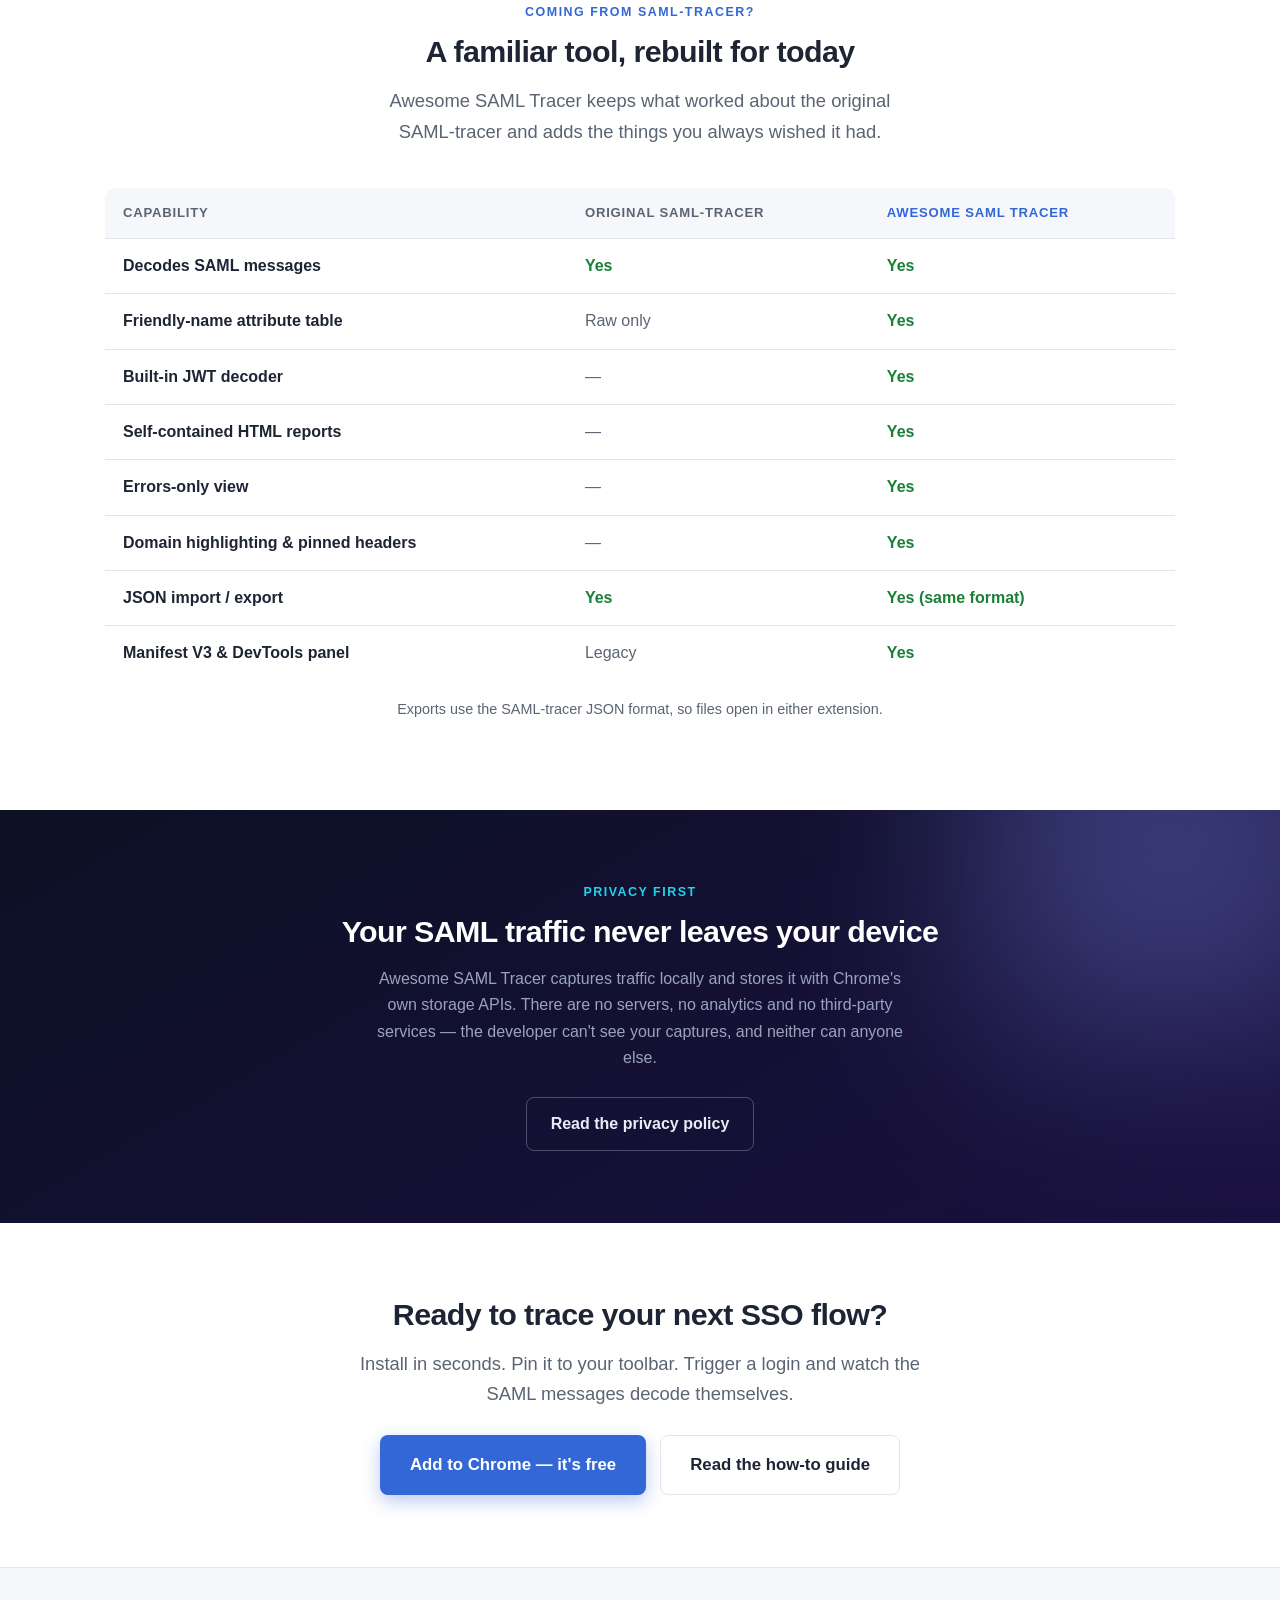
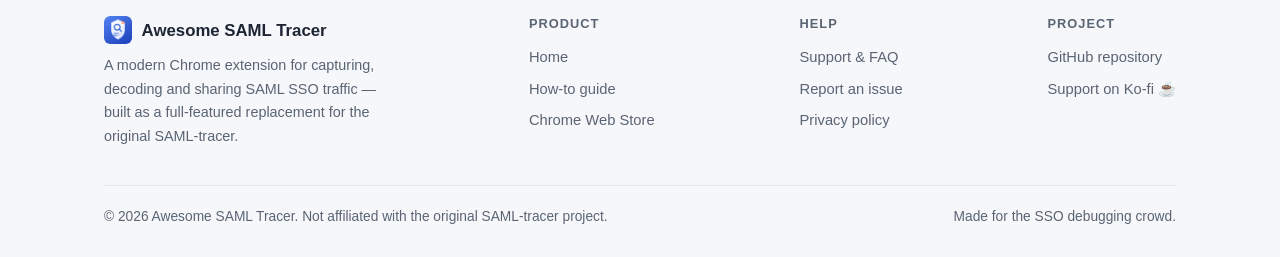
==== commit 8529d98b: "Add banner asset and use logo.svg consistently across all pages - Add awesome-saml-tracer-banner.png" ====
--- a/awesome-saml-tracer-web/index.html
+++ b/awesome-saml-tracer-web/index.html
@@ -10,7 +10,7 @@
   <meta property="og:title" content="Awesome SAML Tracer">
   <meta property="og:description" content="Capture, decode and share SAML SSO traffic — a modern, privacy-first Chrome extension.">
   <meta property="og:type" content="website">
-  <meta property="og:image" content="assets/icon-128.png">
+  <meta property="og:image" content="assets/awesome-saml-tracer-banner.png">
 </head>
 <body>
 
@@ -19,7 +19,7 @@
     <div class="container">
       <nav class="nav">
         <a class="brand" href="index.html">
-          <img src="assets/icon-128.png" alt="">
+          <img src="assets/logo.svg" alt="">
           <span>Awesome SAML Tracer</span>
         </a>
         <button class="nav-toggle" aria-label="Toggle menu" aria-expanded="false">☰</button>
--- a/awesome-saml-tracer-web/css/styles.css
+++ b/awesome-saml-tracer-web/css/styles.css
@@ -177,6 +177,7 @@
 .nav-links a:hover { color: var(--fg); text-decoration: none; }
 .nav-links a.active { color: var(--accent); }
 .nav-cta { margin-left: .4rem; }
+.nav-links .btn-primary { color: #fff; }
 .nav-toggle {
   display: none;
   margin-left: auto;
@@ -225,6 +226,14 @@
   border-radius: 22px;
   box-shadow: 0 10px 40px rgba(0, 0, 0, .45);
 }
+.page-hero-icon {
+  width: 72px;
+  height: 72px;
+  margin: 0 auto 1.2rem;
+  border-radius: 18px;
+  box-shadow: 0 8px 32px rgba(0, 0, 0, .4);
+  display: block;
+}
 .hero h1 {
   font-size: 3.1rem;
   background: linear-gradient(180deg, #ffffff, #c7d2fe);
@@ -373,6 +382,7 @@
 .compare .no { color: var(--fg-muted); }
 @media (prefers-color-scheme: dark) {
   .compare .yes { color: #56d364; }
+  .nav-links .btn-primary { color: #0c1124; }
 }
 
 /* ---------- Privacy band ---------- */
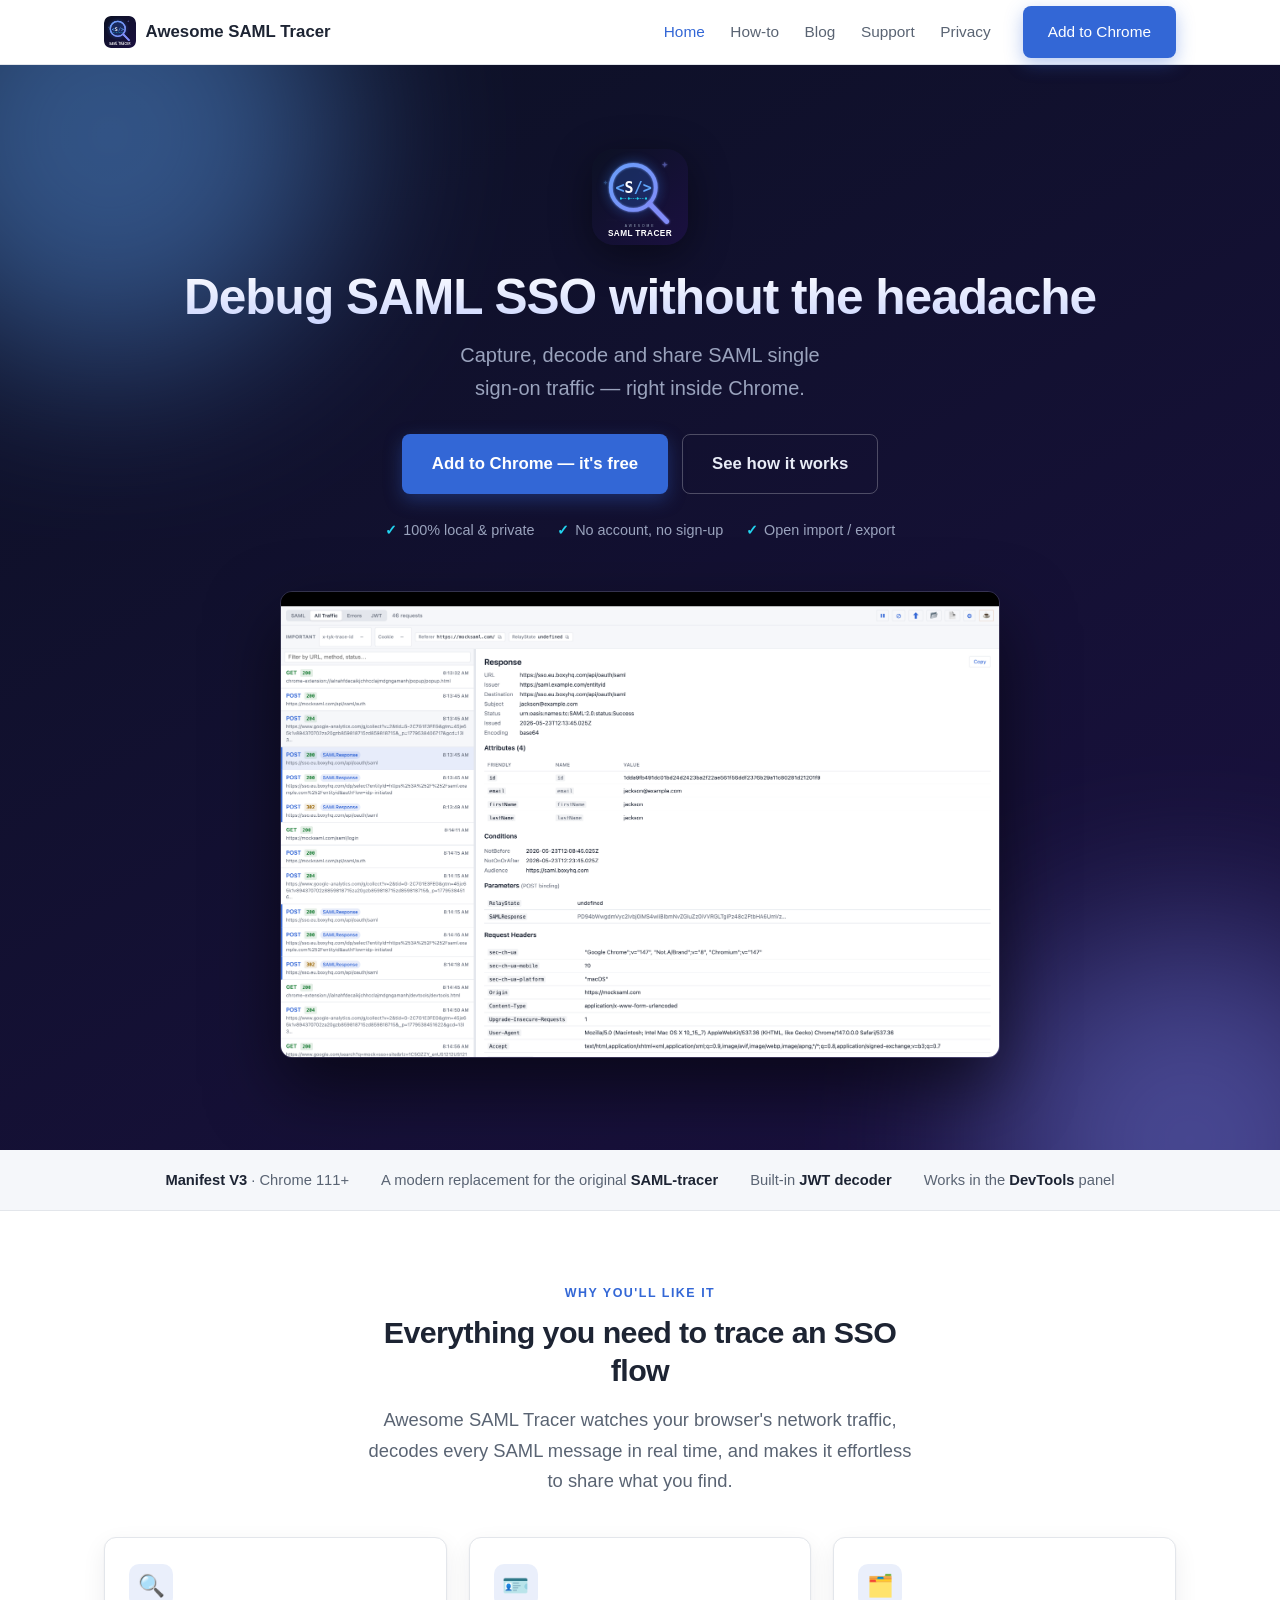
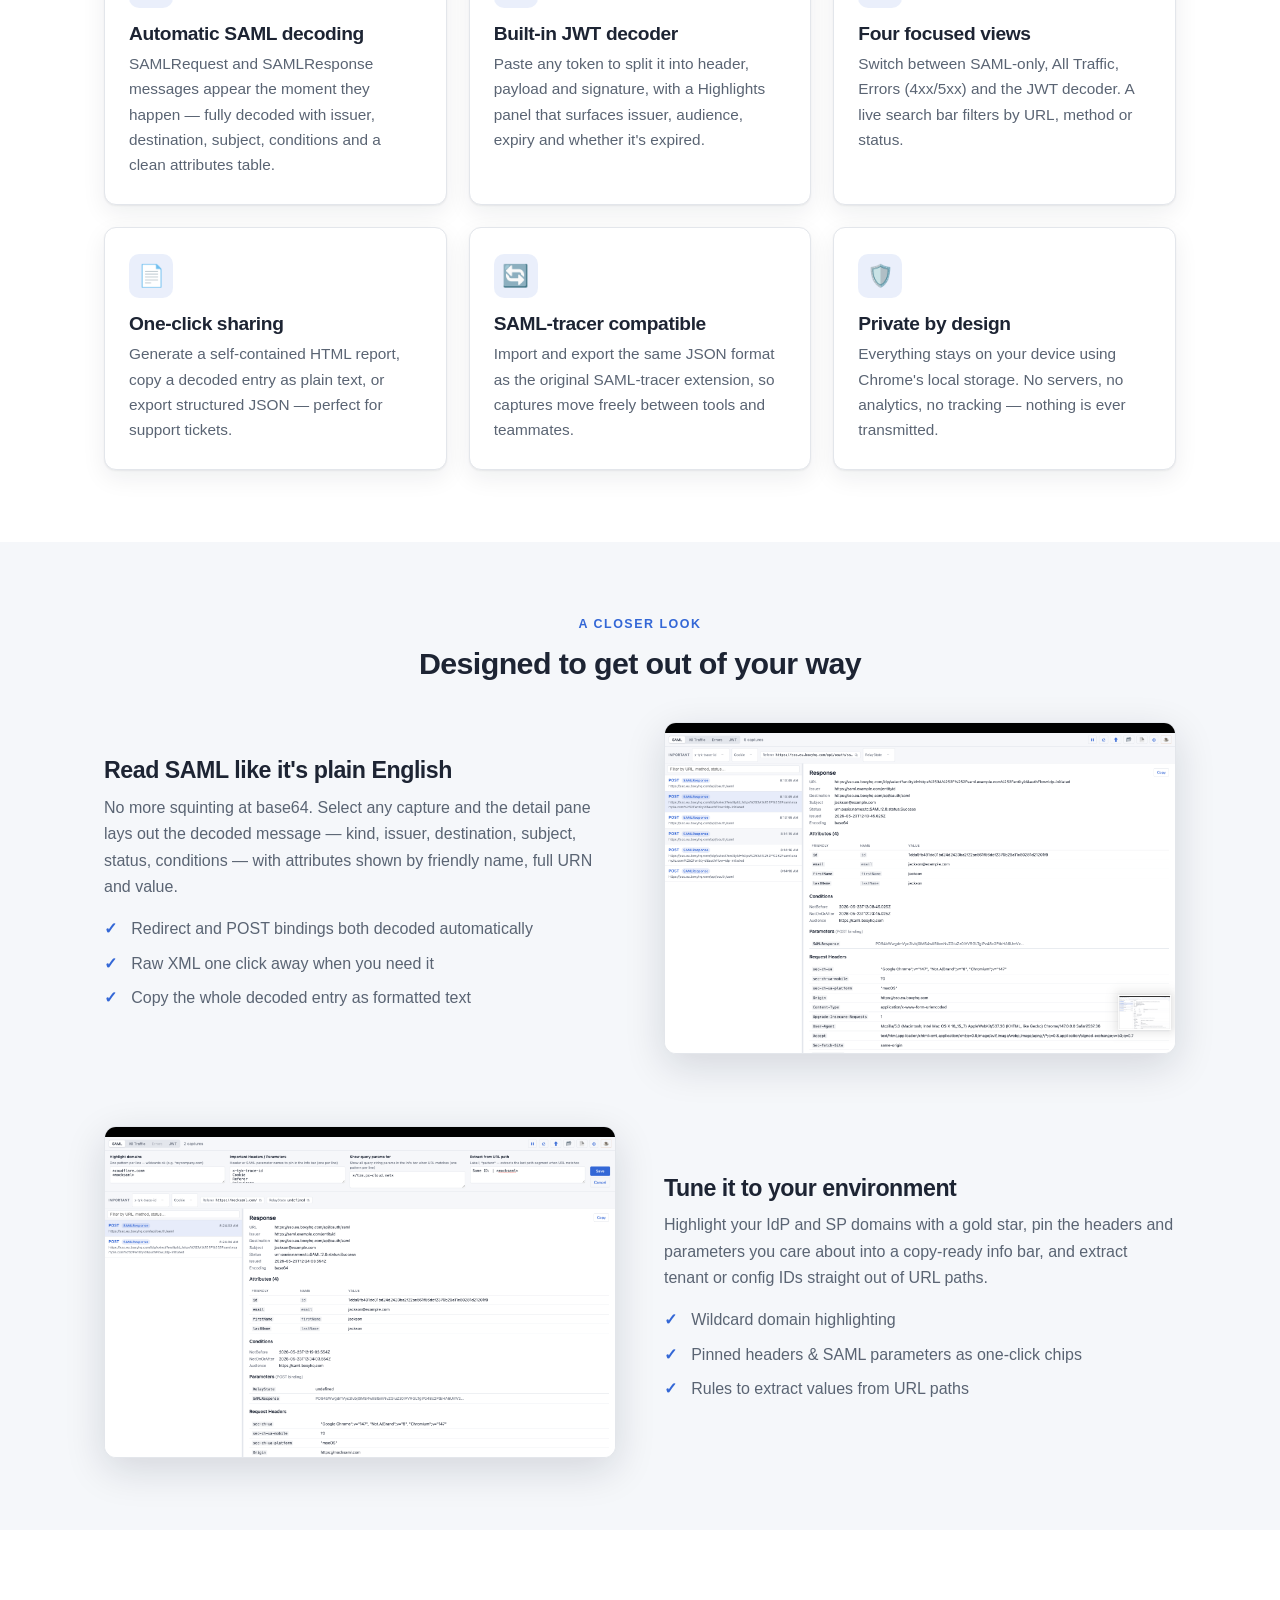
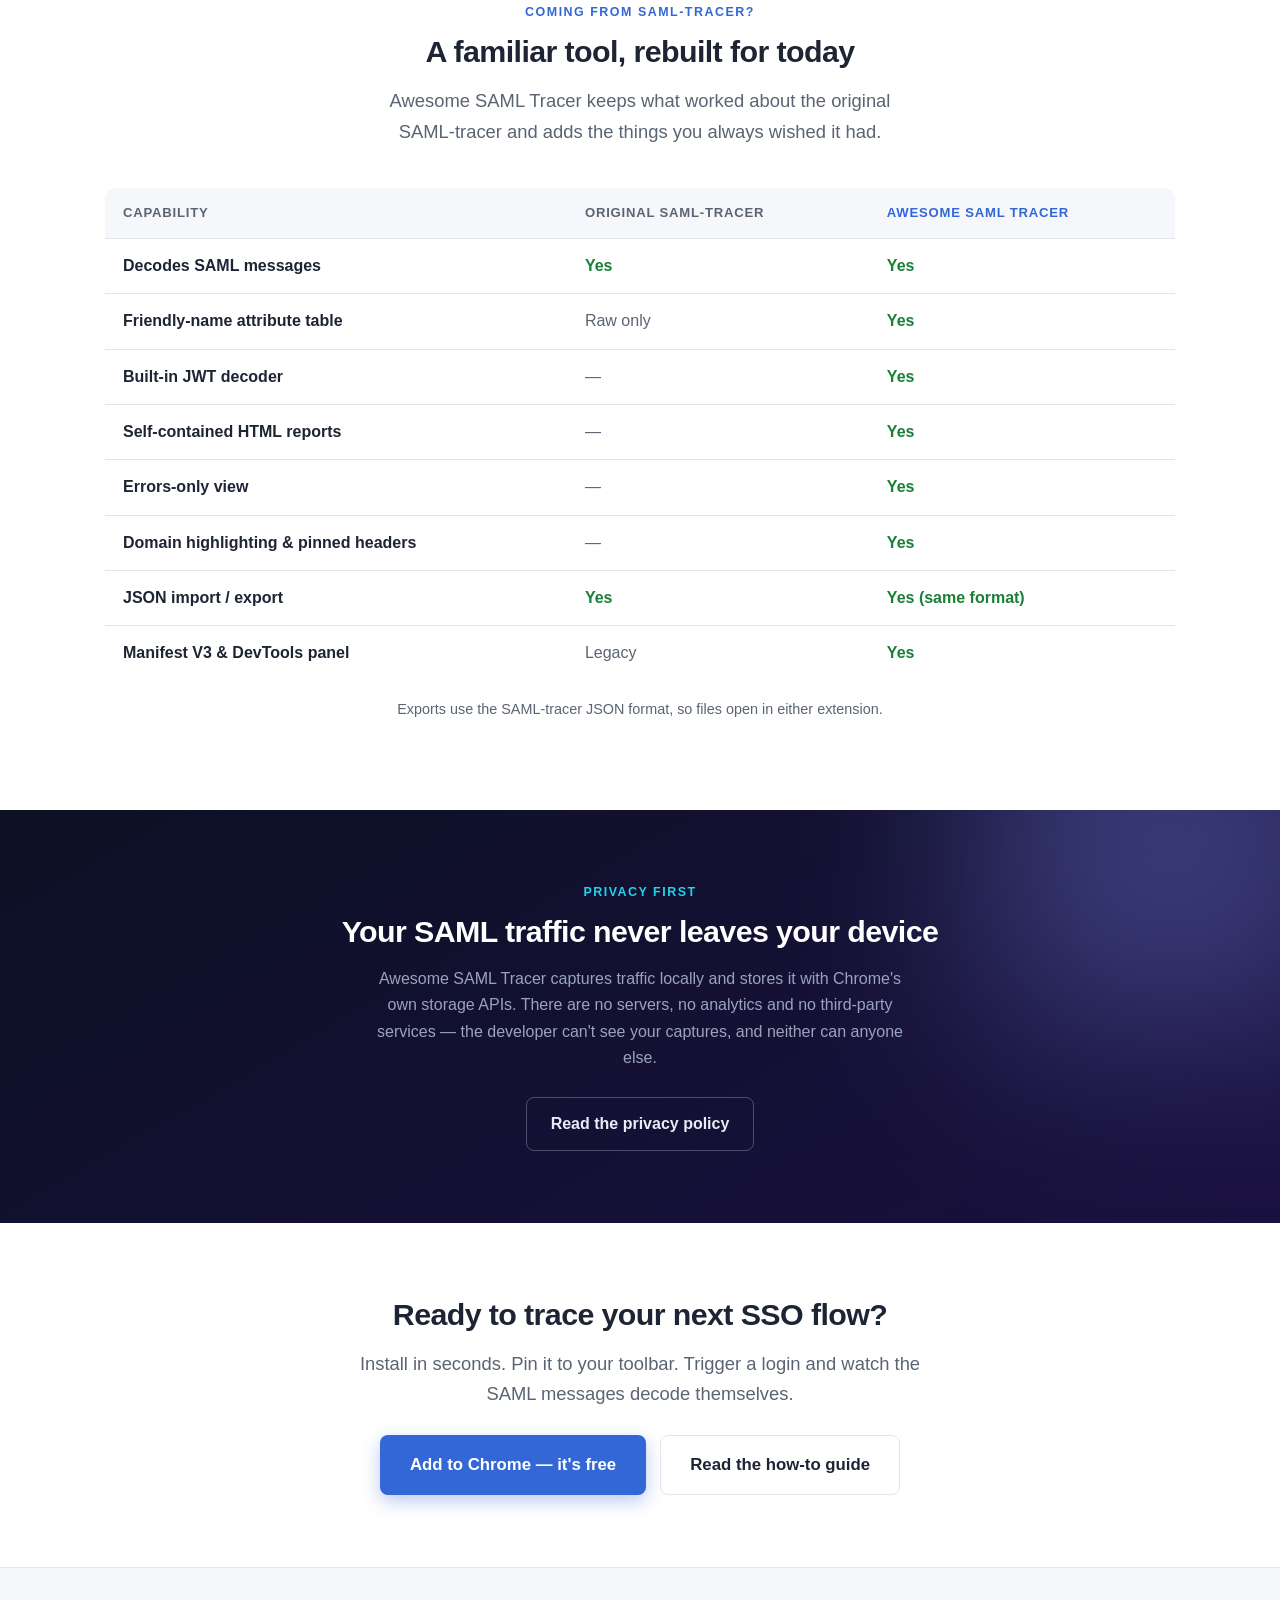
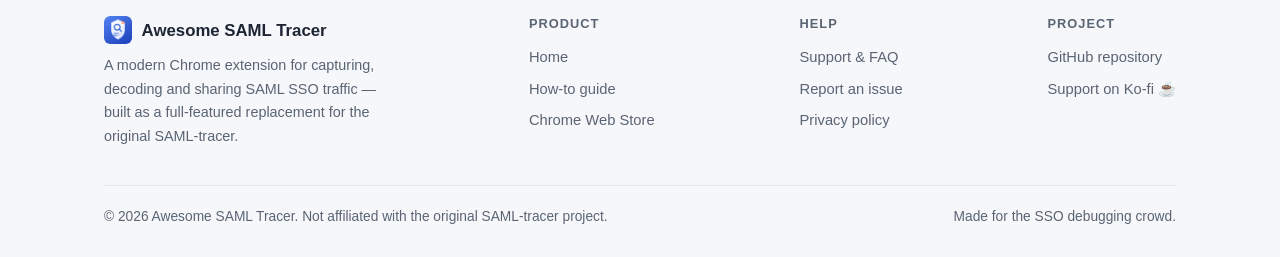
==== commit 9d6ac0e5: "Add blog with first SEO post on SAML SSO debugging - New blog/ directory with first post: debugging " ====
--- a/awesome-saml-tracer-web/index.html
+++ b/awesome-saml-tracer-web/index.html
@@ -26,6 +26,7 @@
         <div class="nav-links">
           <a href="index.html" class="active">Home</a>
           <a href="how-to.html">How-to</a>
+          <a href="blog.html">Blog</a>
           <a href="support.html">Support</a>
           <a href="privacy.html">Privacy</a>
           <a class="btn btn-primary nav-cta" href="https://chromewebstore.google.com/detail/pilkjgooejhajccieiebbihilnclbpej" target="_blank" rel="noopener">Add to Chrome</a>
--- a/awesome-saml-tracer-web/css/styles.css
+++ b/awesome-saml-tracer-web/css/styles.css
@@ -656,6 +656,60 @@
 .prose ul { padding-left: 1.3rem; }
 .prose li { margin-bottom: .4rem; }
 .prose .updated { color: var(--fg-muted); font-size: .9rem; font-style: italic; }
+
+/* ---------- Blog ---------- */
+.blog-post { max-width: 760px; margin: 0 auto; padding: 56px 0 72px; }
+.post-meta {
+  display: flex;
+  align-items: center;
+  flex-wrap: wrap;
+  gap: .6rem 1rem;
+  color: var(--fg-muted);
+  font-size: .9rem;
+  margin-bottom: 2.4rem;
+  padding-bottom: 1.6rem;
+  border-bottom: 1px solid var(--border);
+}
+.post-tag {
+  display: inline-block;
+  background: var(--accent-soft);
+  color: var(--accent);
+  font-size: .75rem;
+  font-weight: 600;
+  padding: .2rem .65rem;
+  border-radius: 20px;
+  text-transform: uppercase;
+  letter-spacing: .05em;
+}
+.blog-post h2 { margin-top: 2.8rem; }
+.blog-post h3 { margin-top: 2rem; }
+.blog-post p,
+.blog-post li { line-height: 1.85; }
+.blog-post .callout { margin-top: 2.4rem; }
+.blog-post .cta-box {
+  background: linear-gradient(150deg, var(--hero-1), var(--hero-2));
+  border-radius: var(--radius);
+  padding: 2rem 2.4rem;
+  margin-top: 3rem;
+  text-align: center;
+  color: var(--hero-fg);
+}
+.blog-post .cta-box h3 { color: #fff; margin: 0 0 .6rem; }
+.blog-post .cta-box p { color: var(--hero-muted); margin: 0 0 1.4rem; }
+
+.post-list { display: flex; flex-direction: column; gap: 2rem; padding: 2.4rem 0 4rem; }
+.post-card {
+  background: var(--bg-card);
+  border: 1px solid var(--border);
+  border-radius: var(--radius);
+  padding: 1.8rem 2rem;
+  box-shadow: var(--shadow);
+  transition: box-shadow .15s ease, transform .08s ease;
+}
+.post-card:hover { box-shadow: var(--shadow-lg); transform: translateY(-2px); text-decoration: none; }
+.post-card-meta { display: flex; gap: .8rem; align-items: center; margin-bottom: .8rem; }
+.post-card h2 { font-size: 1.35rem; margin: 0 0 .5rem; }
+.post-card p { color: var(--fg-muted); margin: 0; font-size: .97rem; line-height: 1.6; }
 
 /* ---------- Responsive ---------- */
 @media (max-width: 900px) {
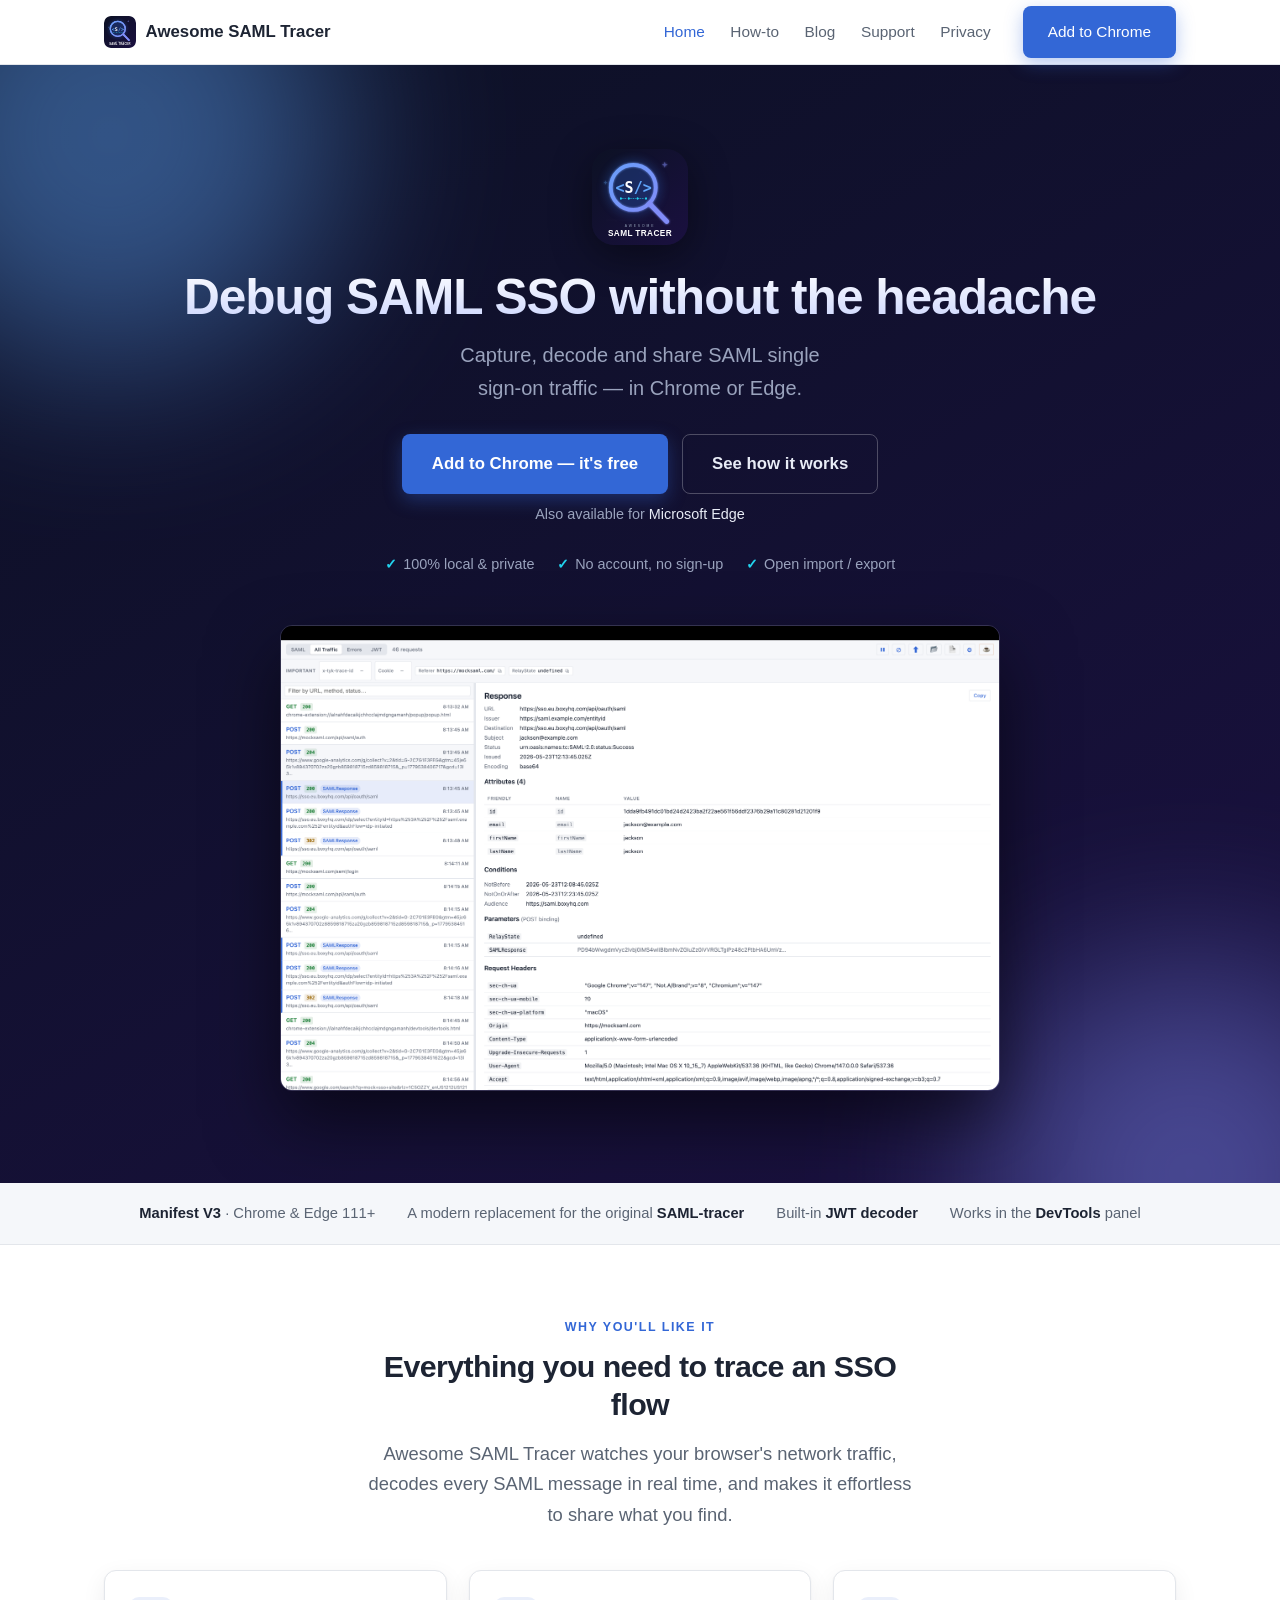
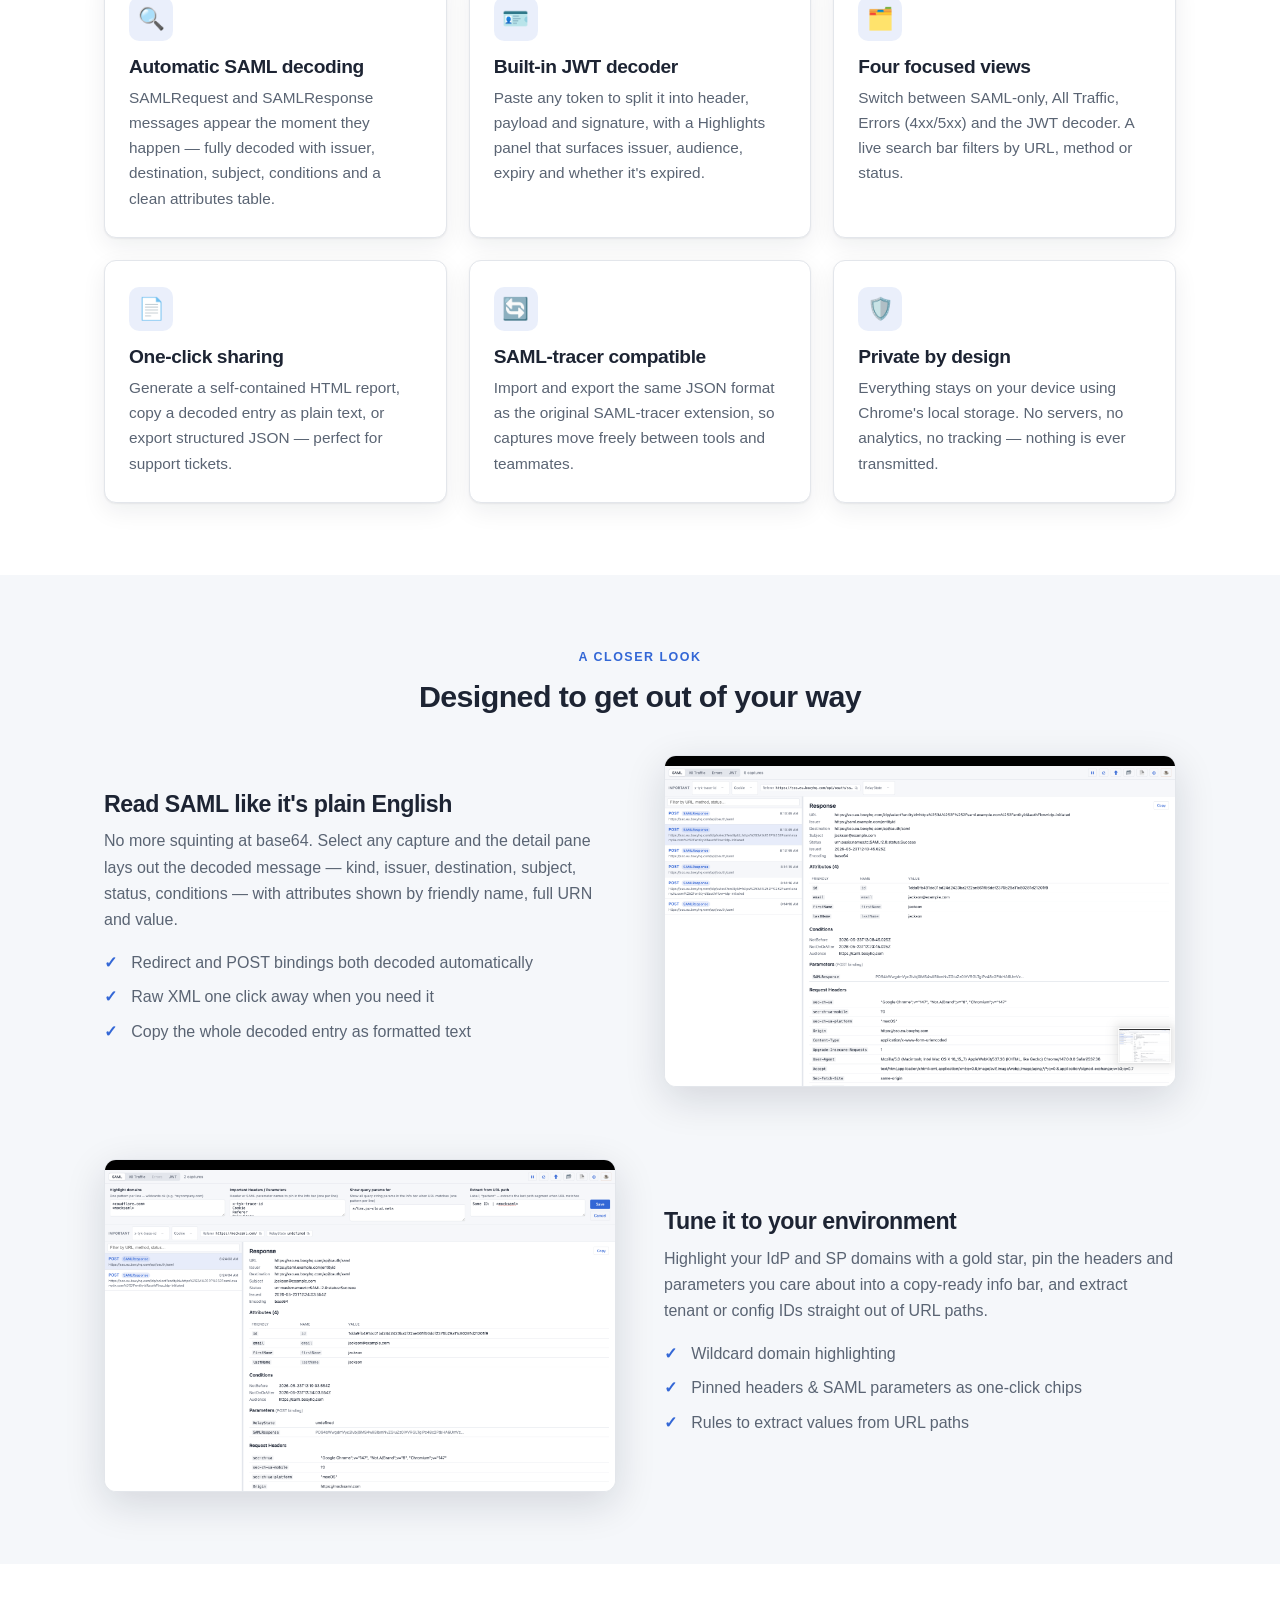
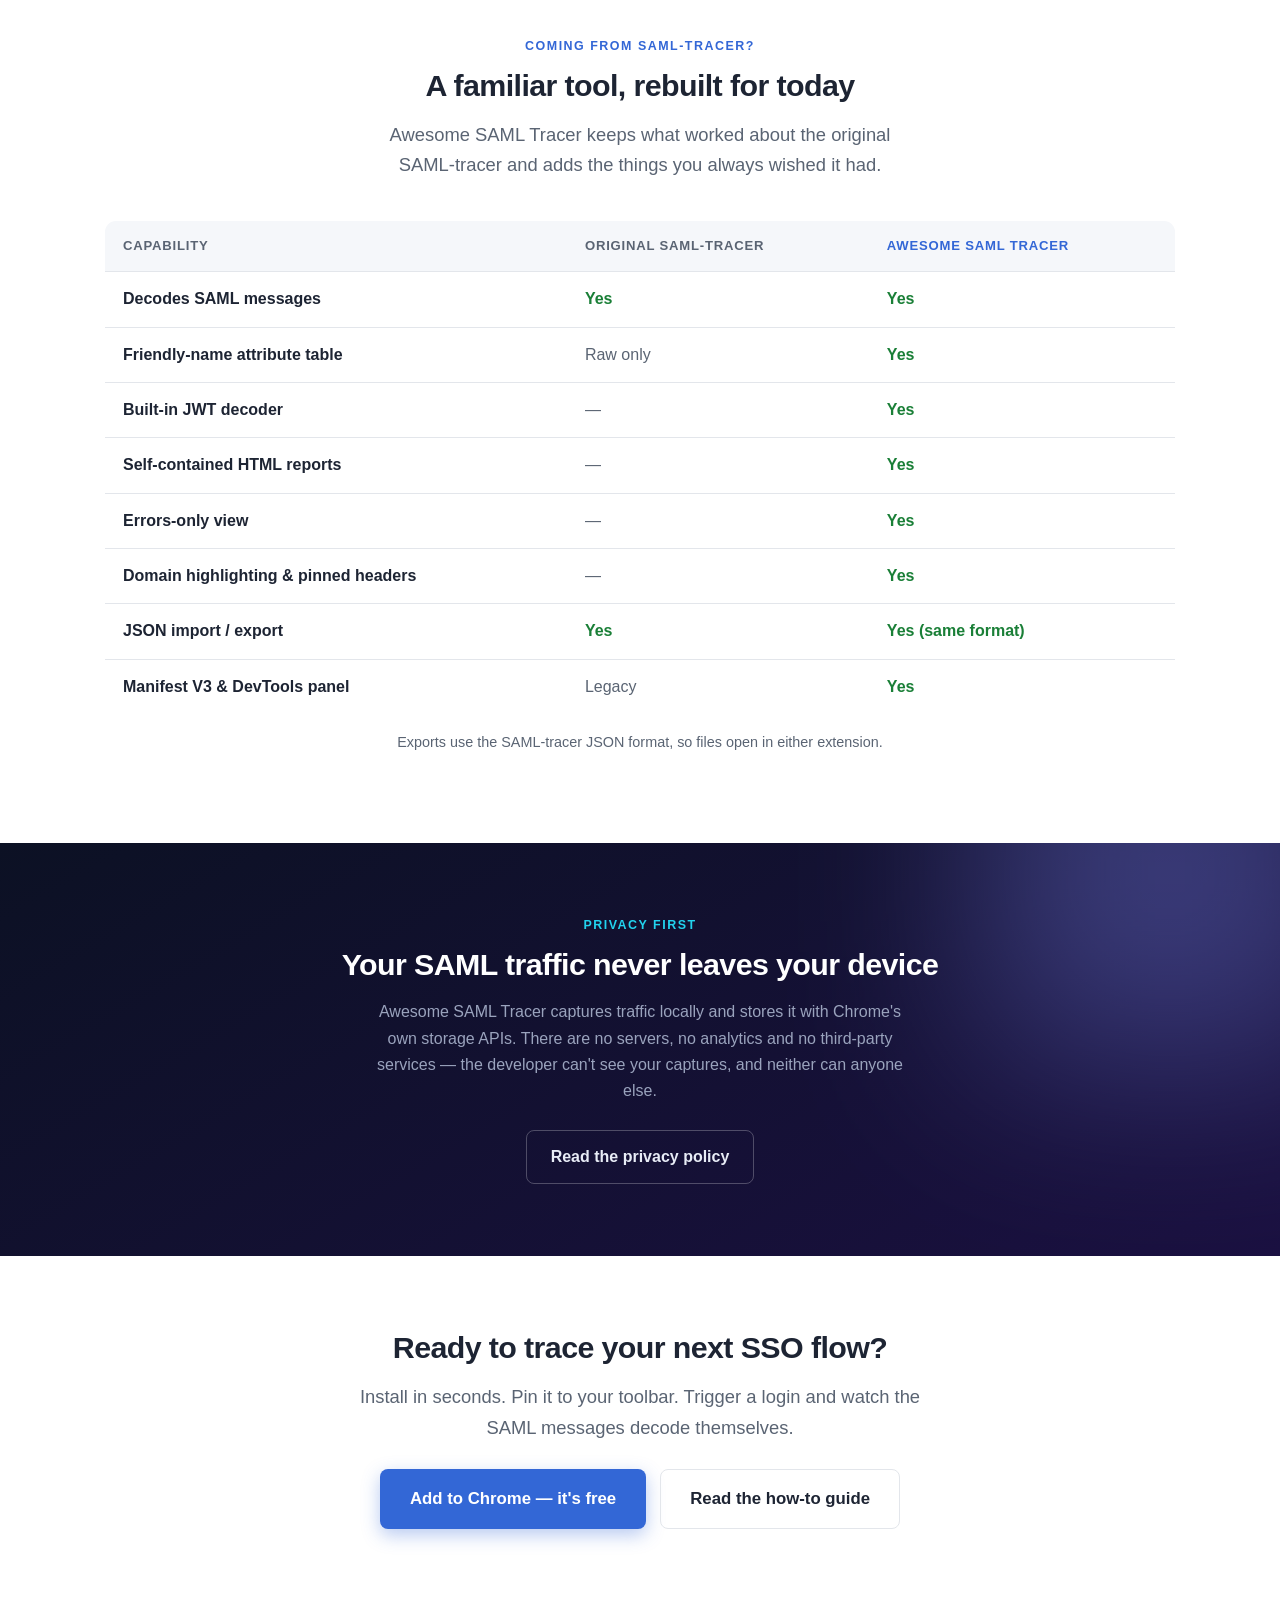
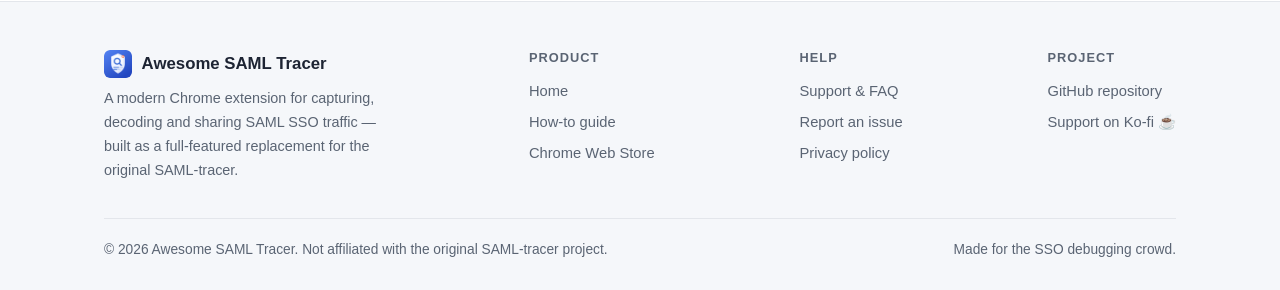
==== commit 16ebcb38: "Add Edge browser support messaging across the site - Trust strip: Chrome 111+ → Chrome & Edge 111+ -" ====
--- a/awesome-saml-tracer-web/index.html
+++ b/awesome-saml-tracer-web/index.html
@@ -40,11 +40,12 @@
     <div class="container">
       <img class="hero-logo" src="assets/logo.svg" alt="Awesome SAML Tracer logo">
       <h1>Debug SAML SSO without the headache</h1>
-      <p class="hero-tagline">Capture, decode and share SAML single sign-on traffic — right inside Chrome.</p>
+      <p class="hero-tagline">Capture, decode and share SAML single sign-on traffic — in Chrome or Edge.</p>
       <div class="hero-actions">
         <a class="btn btn-primary btn-lg" href="https://chromewebstore.google.com/detail/pilkjgooejhajccieiebbihilnclbpej" target="_blank" rel="noopener">Add to Chrome — it's free</a>
         <a class="btn btn-secondary btn-lg btn-on-dark" href="how-to.html">See how it works</a>
       </div>
+      <p class="hero-also">Also available for <a href="https://chromewebstore.google.com/detail/pilkjgooejhajccieiebbihilnclbpej" target="_blank" rel="noopener">Microsoft Edge</a> <!-- update to Edge Add-ons URL once listed --></p>
       <div class="hero-meta">
         <span><span class="tick">✓</span> 100% local &amp; private</span>
         <span><span class="tick">✓</span> No account, no sign-up</span>
@@ -59,7 +60,7 @@
   <!-- ===== Trust strip ===== -->
   <div class="trust">
     <div class="container">
-      <span><strong>Manifest V3</strong> &middot; Chrome 111+</span>
+      <span><strong>Manifest V3</strong> &middot; Chrome &amp; Edge 111+</span>
       <span>A modern replacement for the original <strong>SAML-tracer</strong></span>
       <span>Built-in <strong>JWT decoder</strong></span>
       <span>Works in the <strong>DevTools</strong> panel</span>
--- a/awesome-saml-tracer-web/css/styles.css
+++ b/awesome-saml-tracer-web/css/styles.css
@@ -253,6 +253,8 @@
   justify-content: center;
   flex-wrap: wrap;
 }
+.hero-also { color: var(--hero-muted); font-size: .9rem; margin-top: .6rem; }
+.hero-also a { color: var(--hero-fg); }
 .hero-meta {
   margin-top: 1.6rem;
   display: flex;
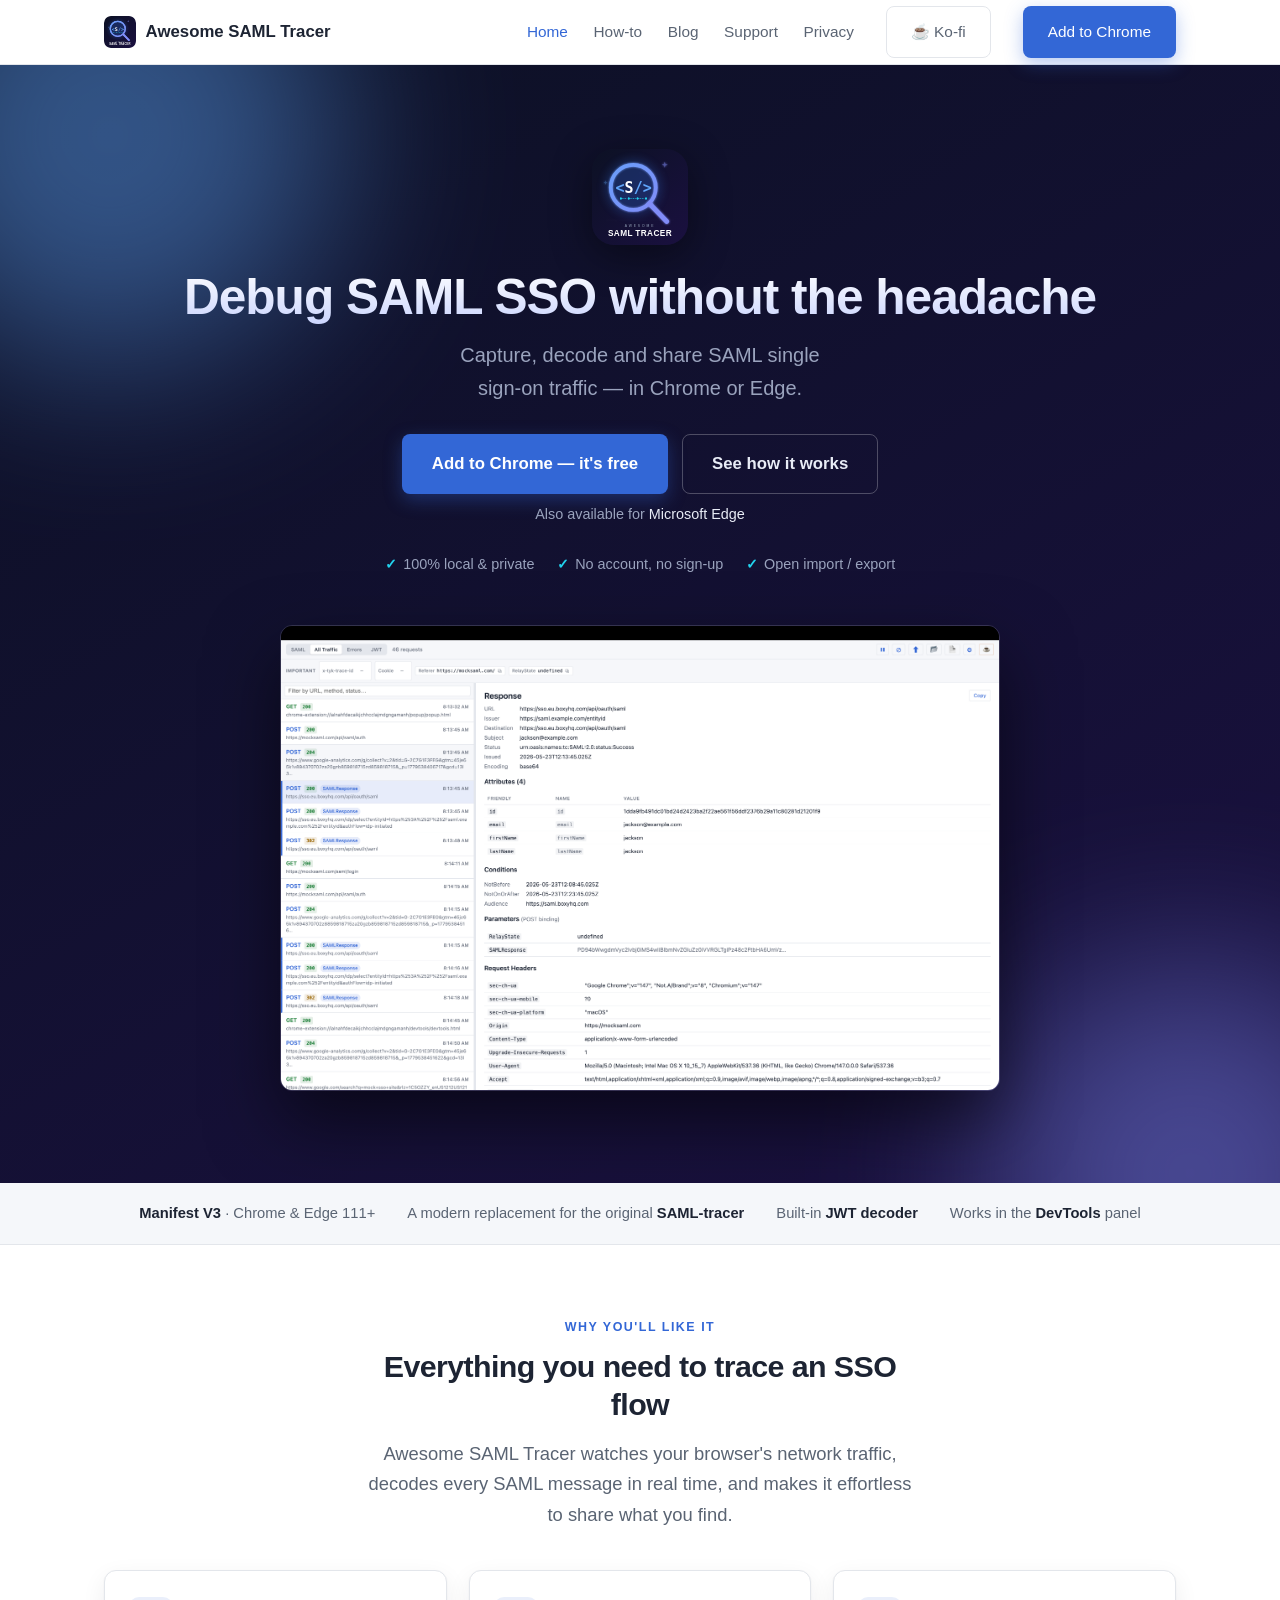
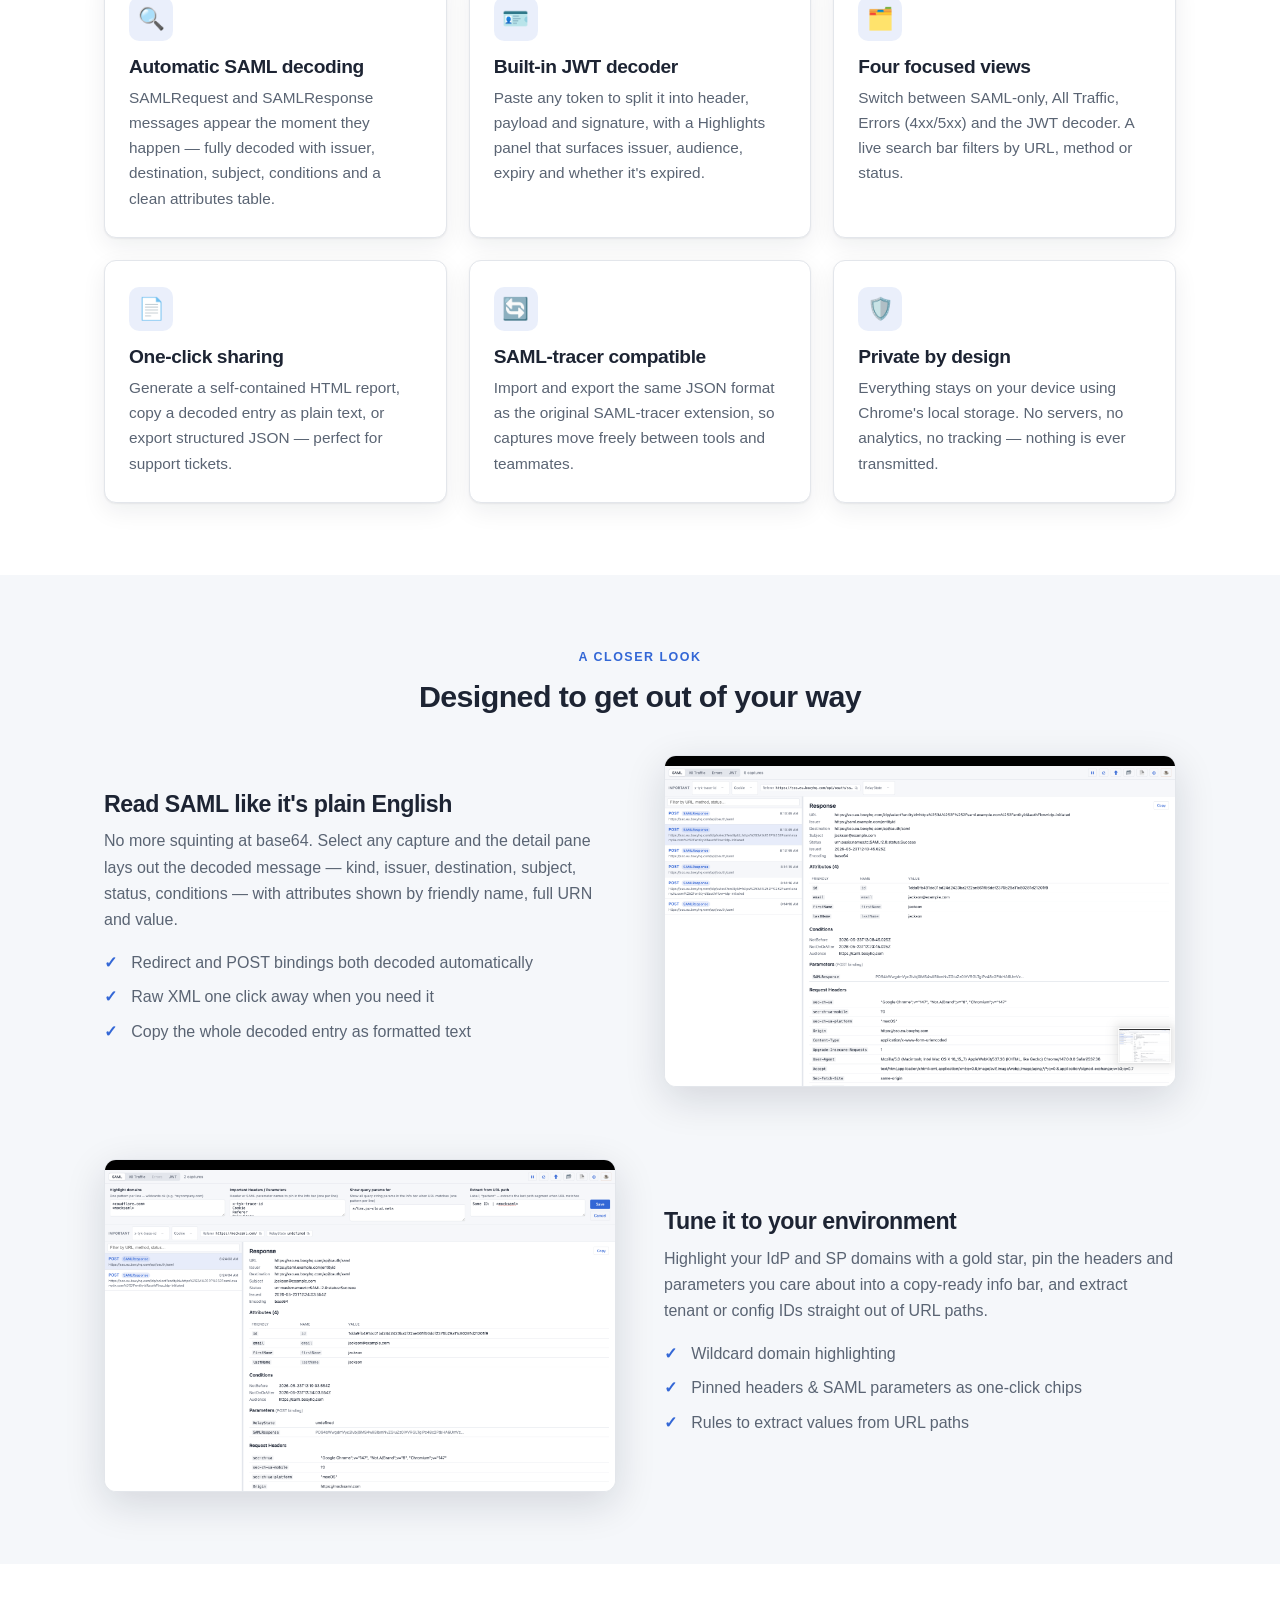
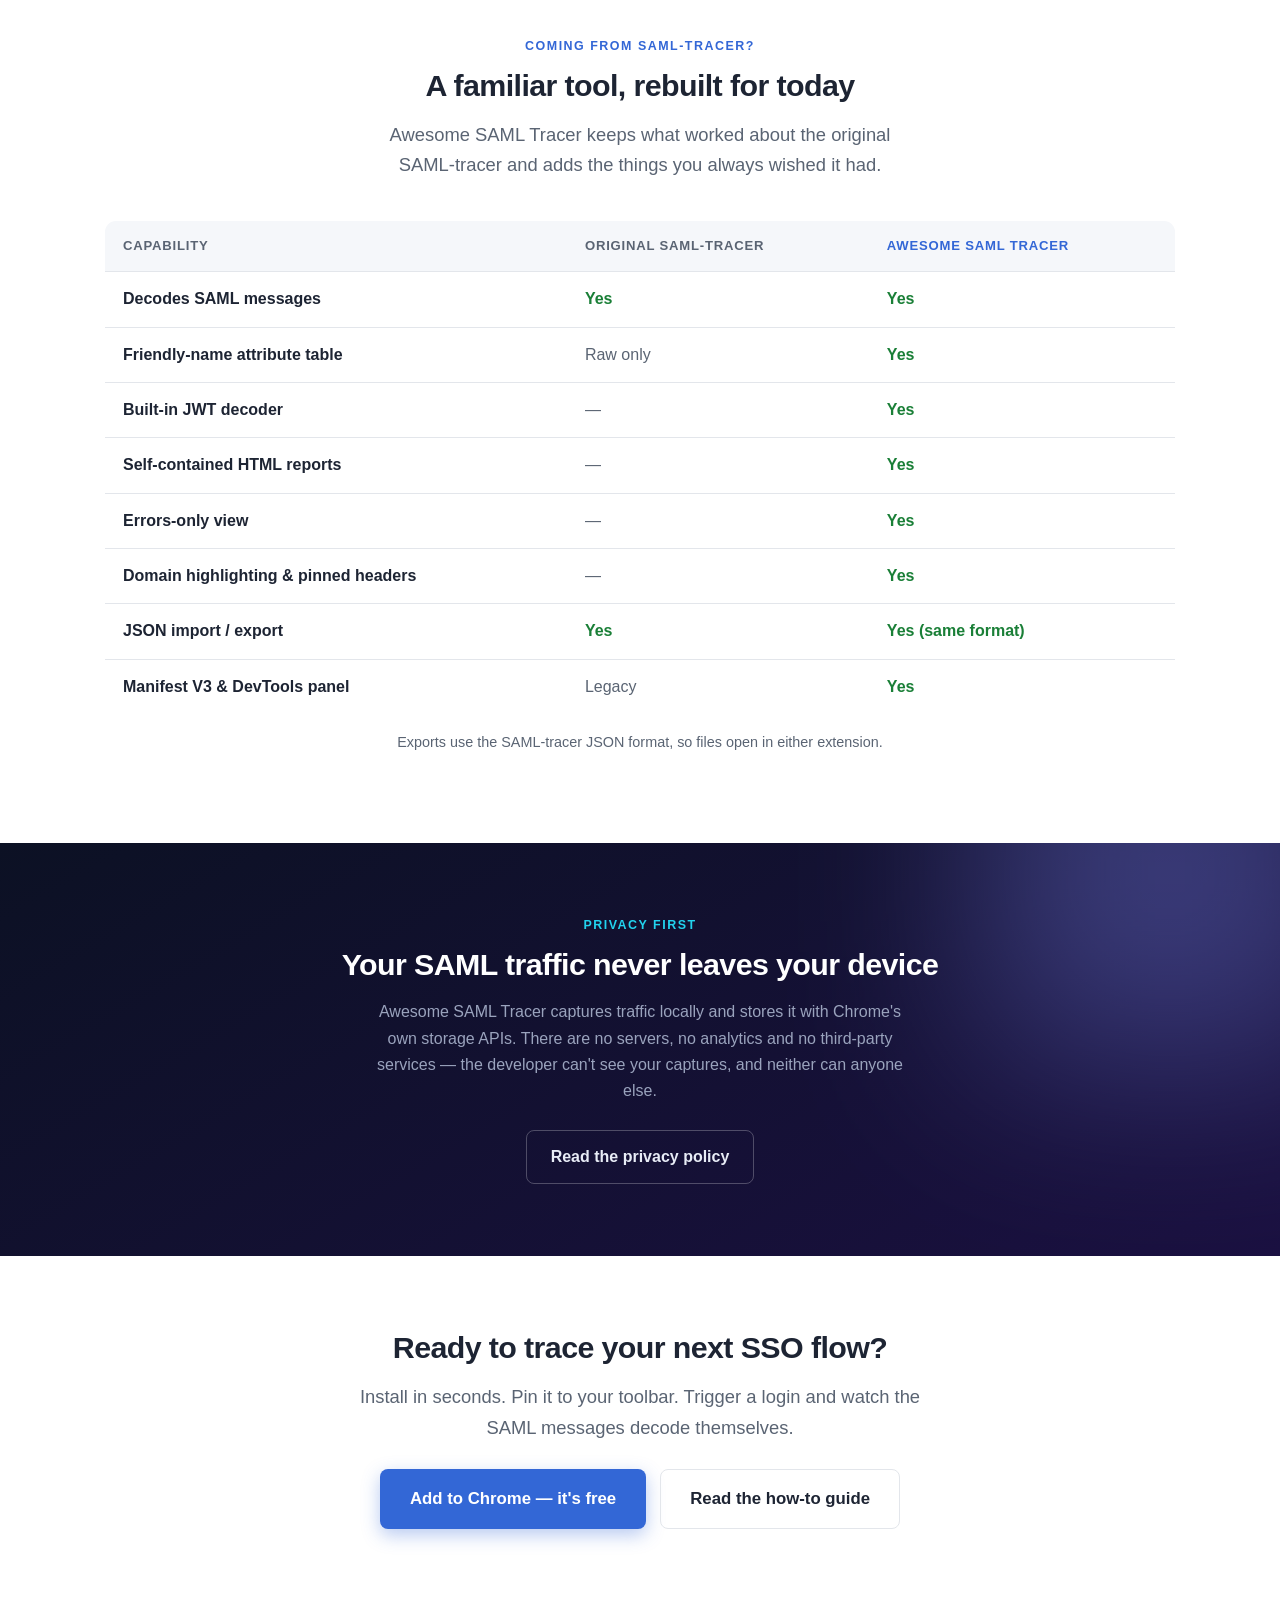
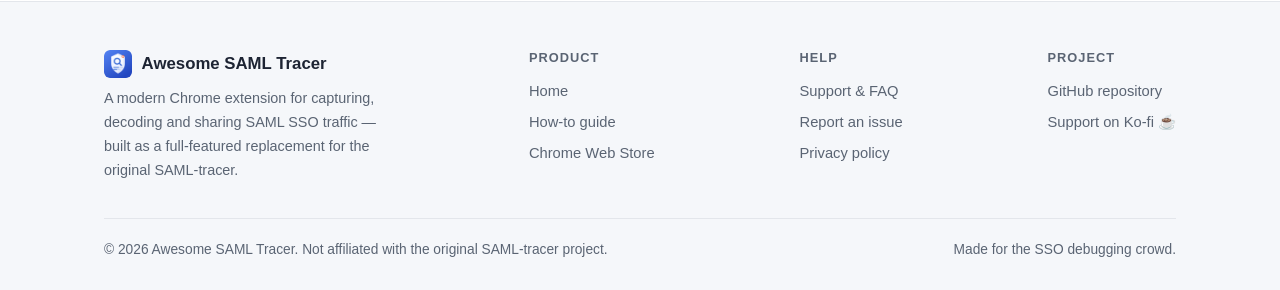
==== commit 6ec1e29e: "Add Ko-fi button to the top nav on all pages The site already links to Ko-fi in the footer and suppo" ====
--- a/awesome-saml-tracer-web/index.html
+++ b/awesome-saml-tracer-web/index.html
@@ -29,6 +29,7 @@
           <a href="blog.html">Blog</a>
           <a href="support.html">Support</a>
           <a href="privacy.html">Privacy</a>
+          <a class="btn btn-secondary nav-cta" href="https://ko-fi.com/samldev" target="_blank" rel="noopener">☕ Ko-fi</a>
           <a class="btn btn-primary nav-cta" href="https://chromewebstore.google.com/detail/pilkjgooejhajccieiebbihilnclbpej" target="_blank" rel="noopener">Add to Chrome</a>
         </div>
       </nav>
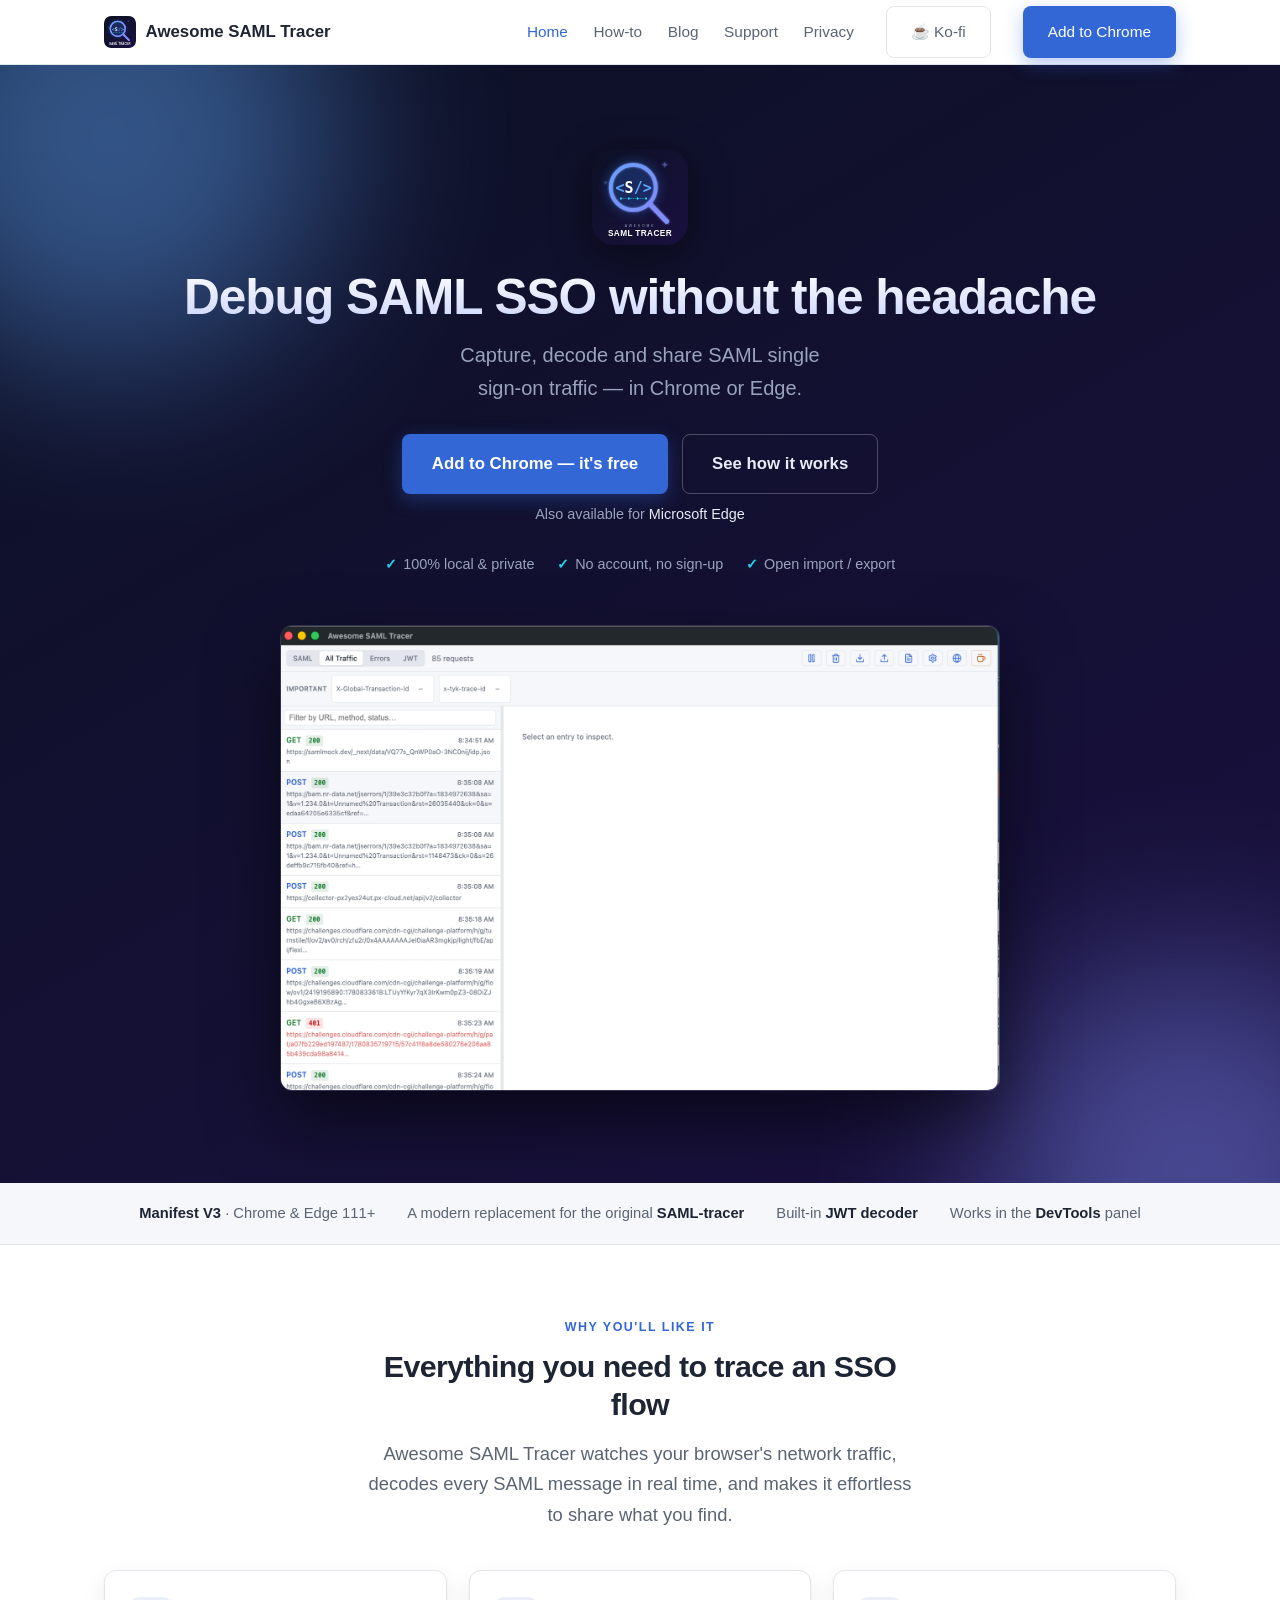
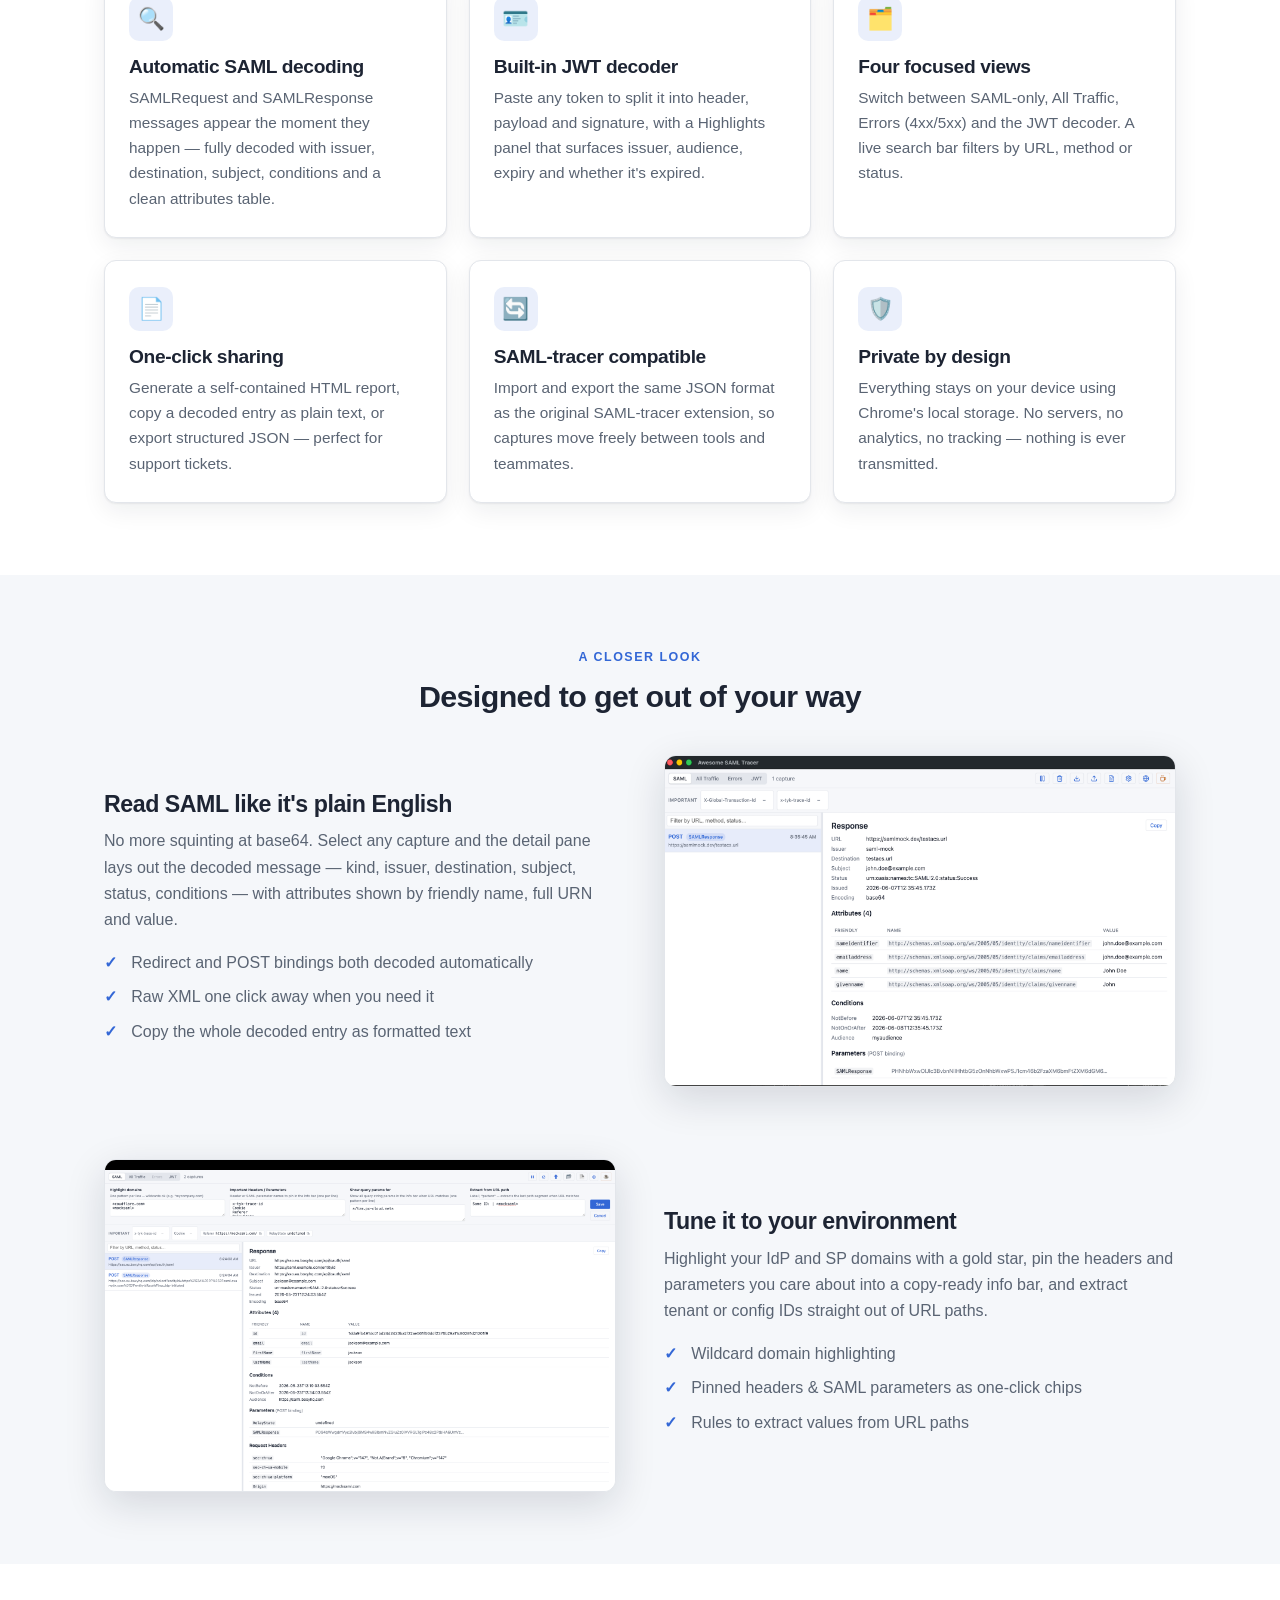
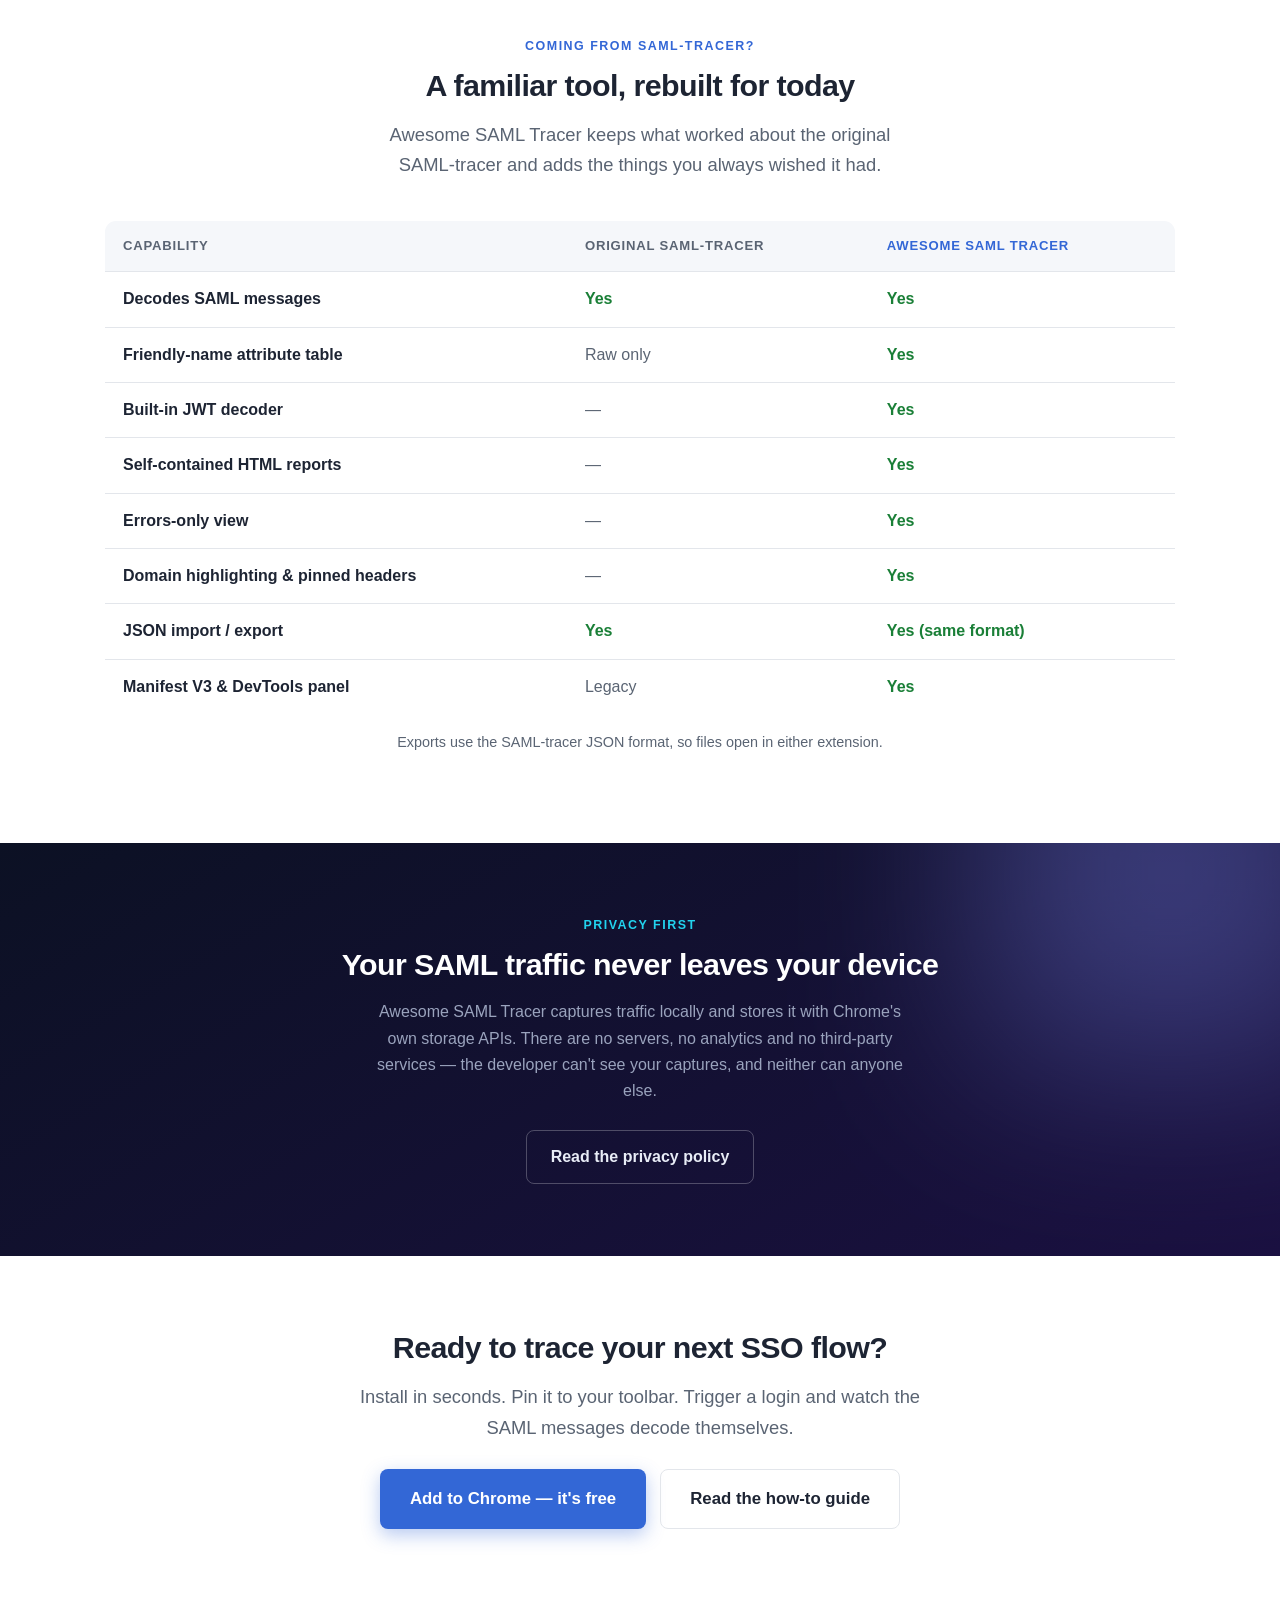
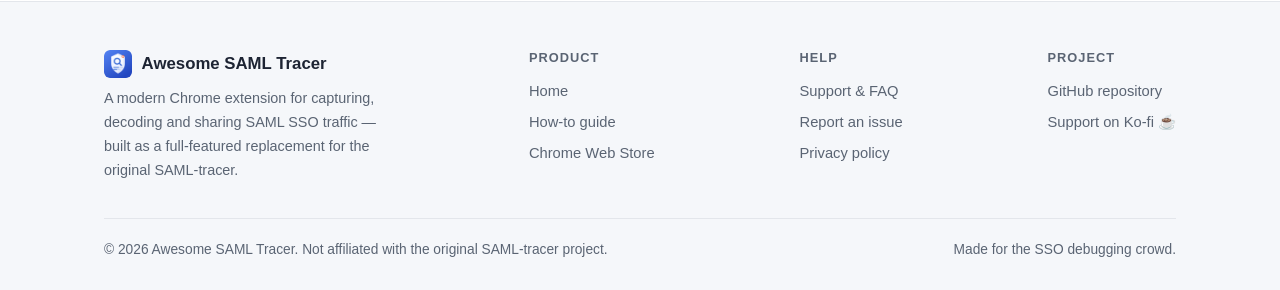
==== commit d2f81a8a: "Refresh extension screenshots for the new toolbar icons Recaptured the SAML, All Traffic, Errors and" ====
--- a/awesome-saml-tracer-web/index.html
+++ b/awesome-saml-tracer-web/index.html
@@ -145,7 +145,7 @@
           </ul>
         </div>
         <div class="showcase-figure">
-          <img src="assets/ast-help-settings.png" alt="The settings panel with highlight domains and info-bar rules">
+          <img src="assets/ast-help-settings-full.png" alt="The settings panel with highlight domains and info-bar rules">
         </div>
       </div>
     </div>
--- a/awesome-saml-tracer-web/css/styles.css
+++ b/awesome-saml-tracer-web/css/styles.css
@@ -557,6 +557,14 @@
   border-collapse: collapse;
   margin: 1.4rem 0;
   font-size: .95rem;
+}
+/* Inline toolbar-button icons in docs tables (matches the extension's Lucide set) */
+.tb-icon {
+  width: 18px; height: 18px;
+  vertical-align: -4px;
+  margin-right: 7px;
+  stroke: currentColor; fill: none;
+  stroke-width: 2; stroke-linecap: round; stroke-linejoin: round;
 }
 .data-table th, .data-table td {
   text-align: left;
